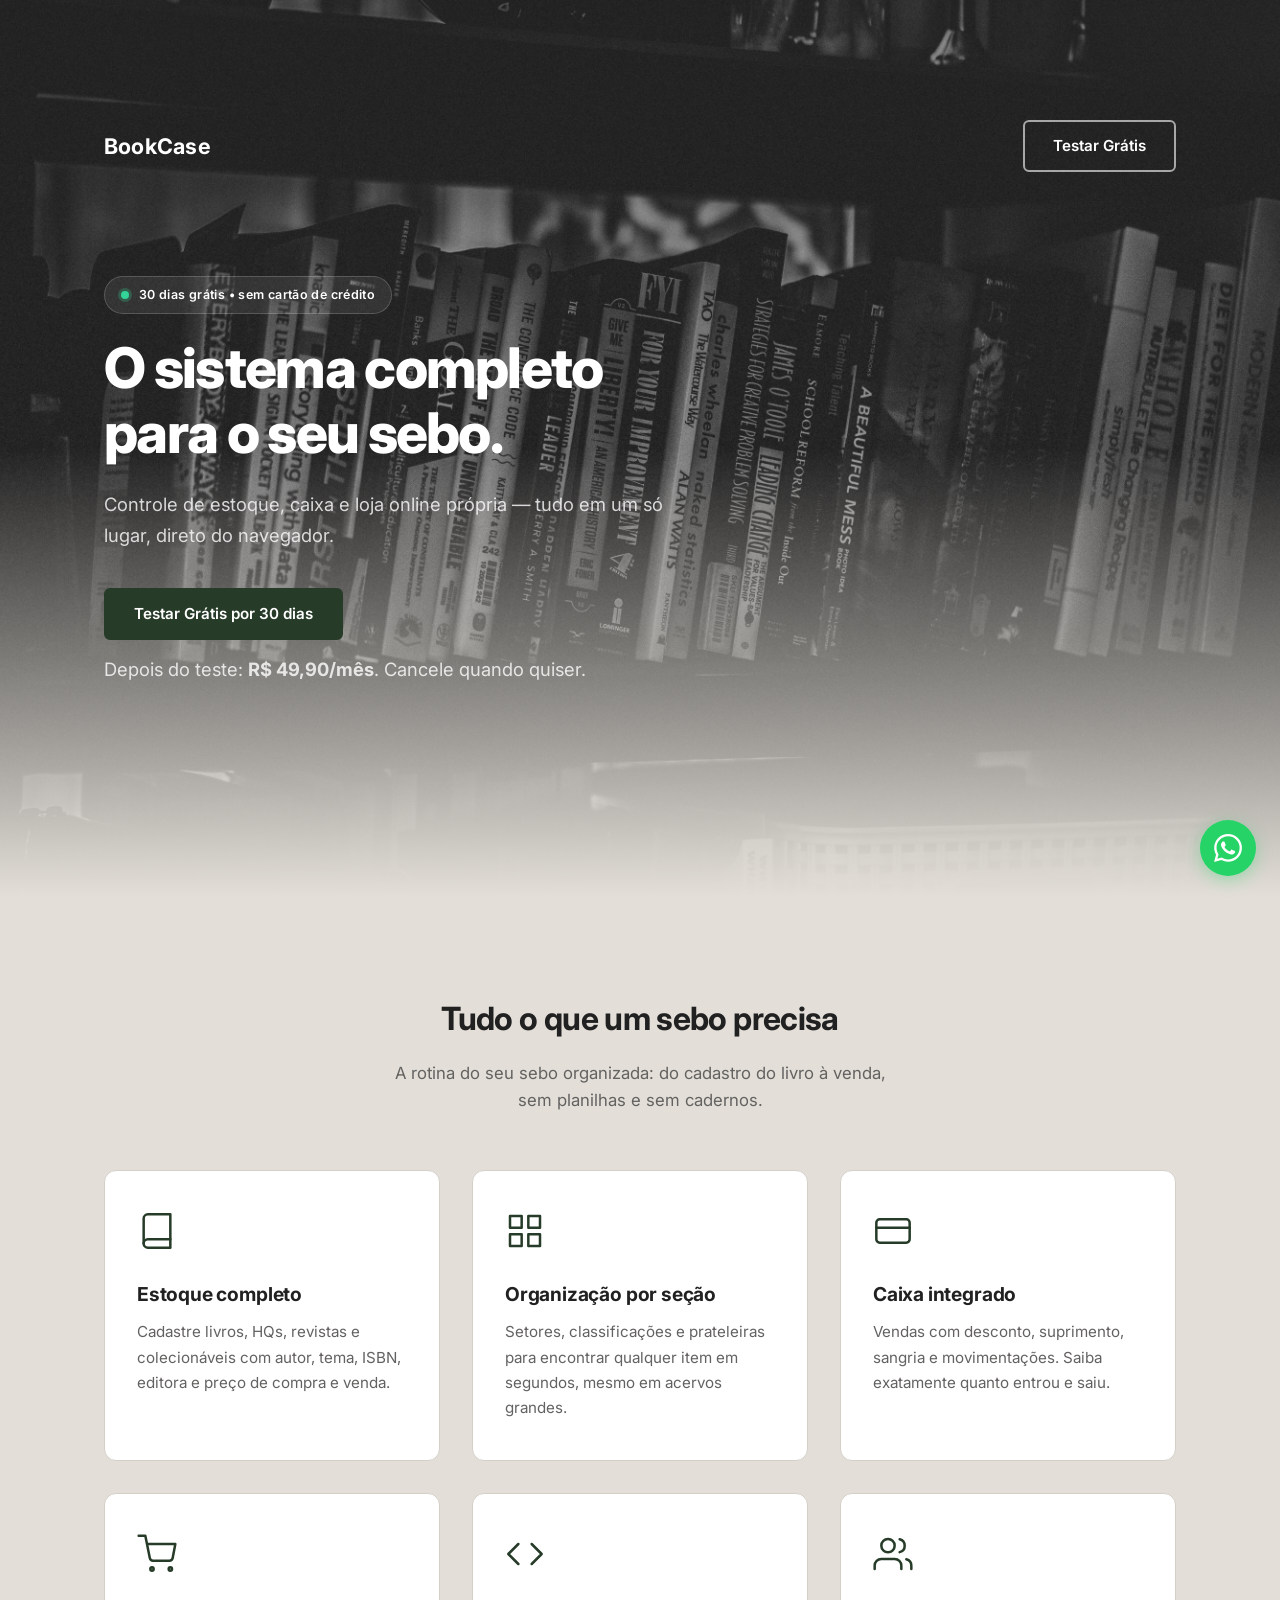
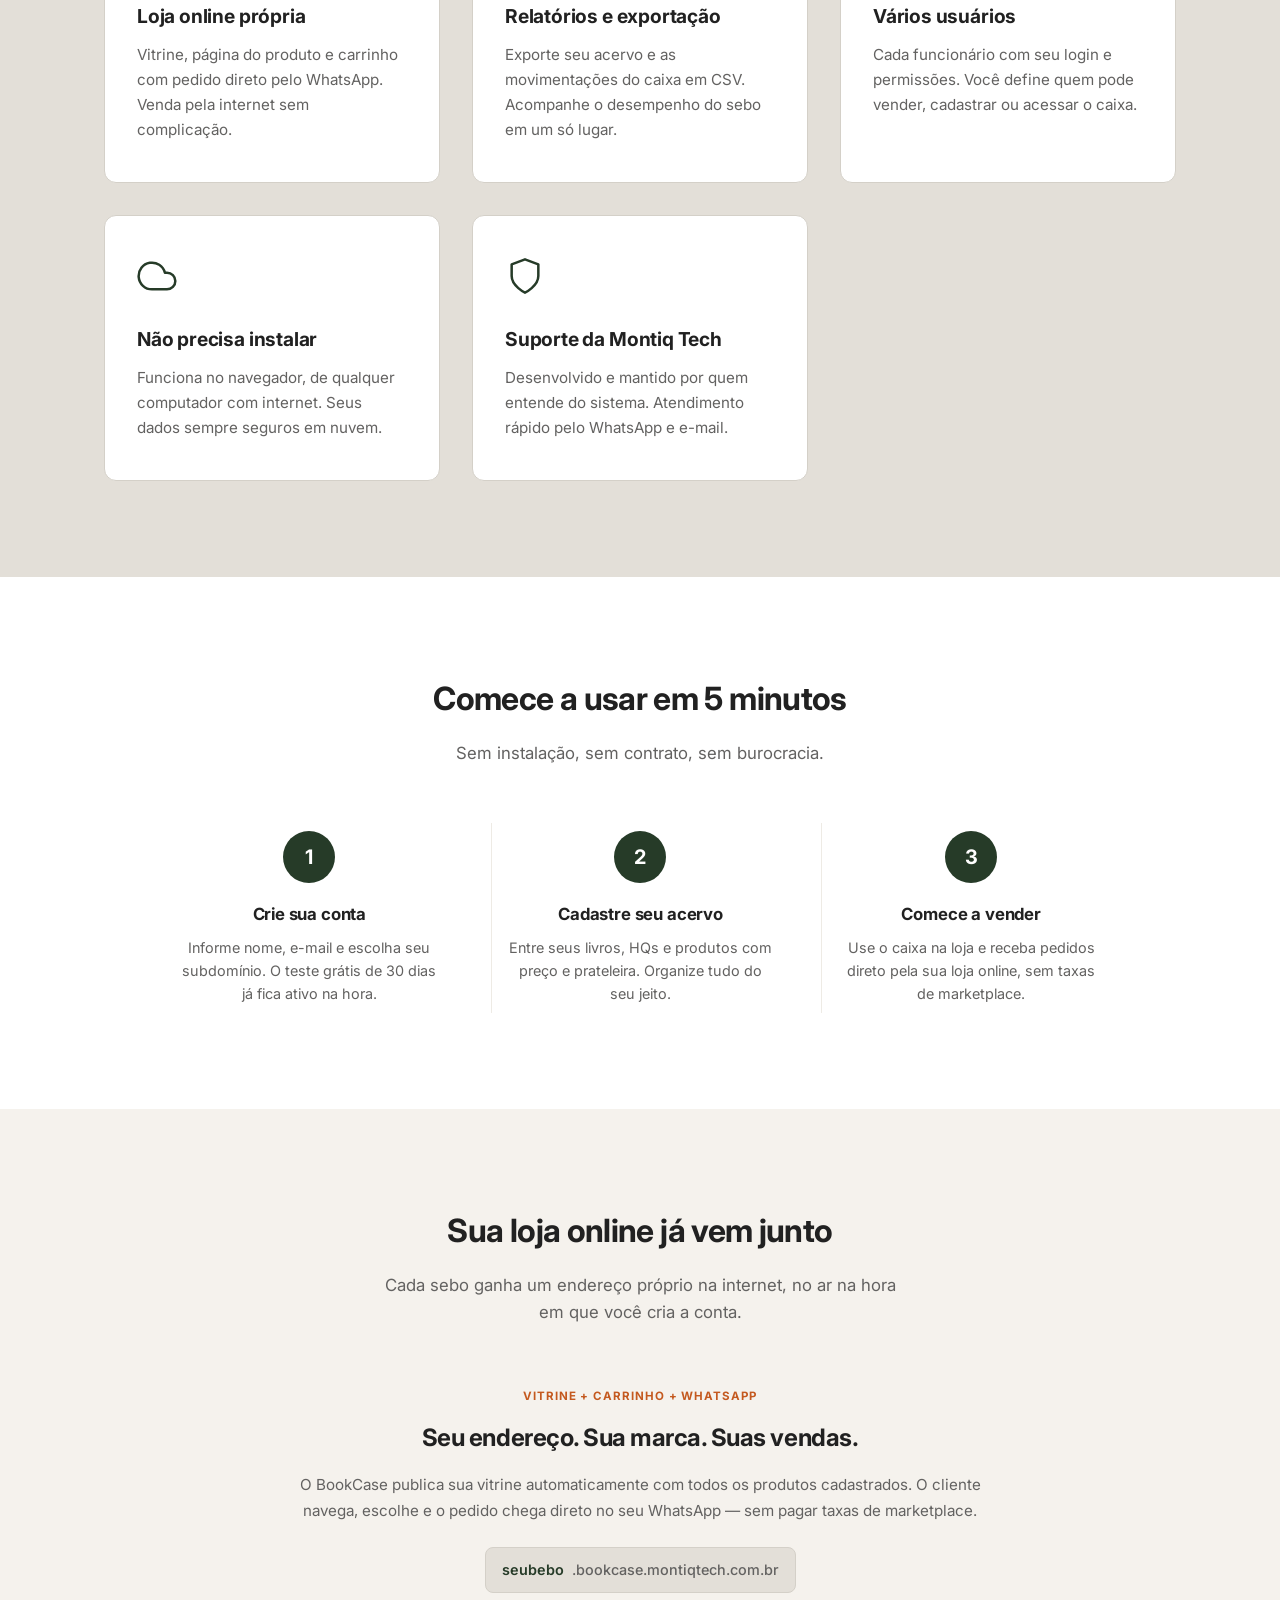
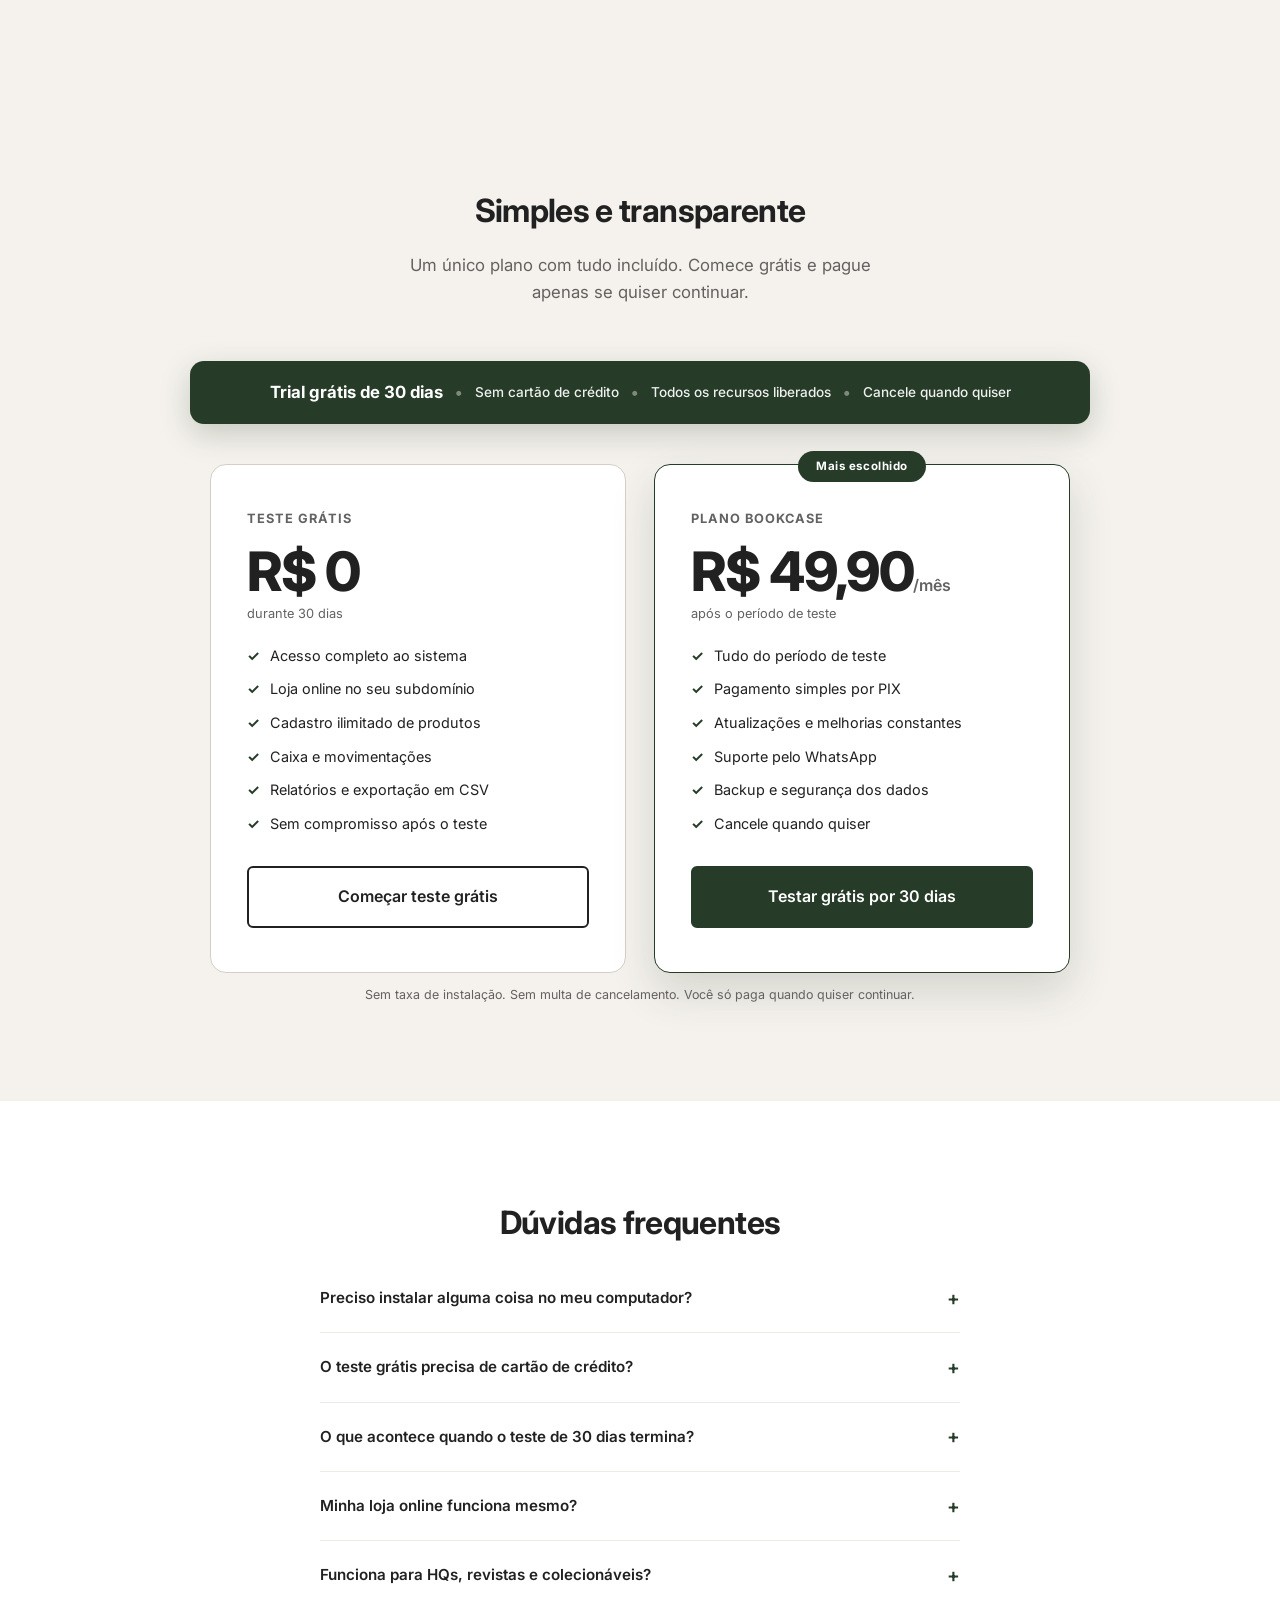
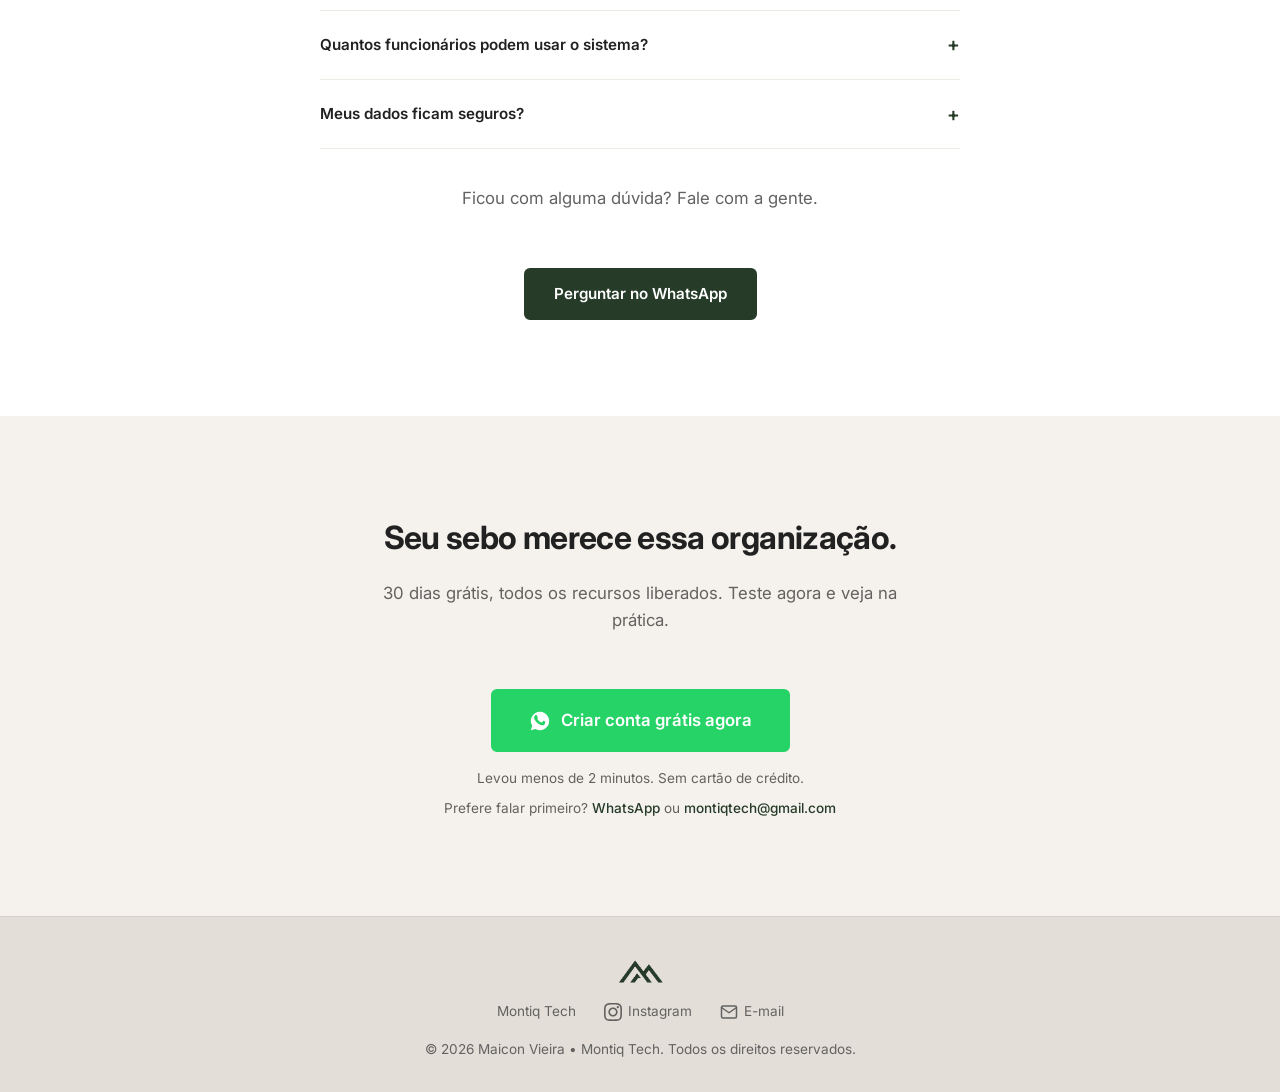
==== bookcase.html @ 38d8de20 "bookcase" ====
<!DOCTYPE html>
<html lang="pt-BR">
<head>
  <meta charset="UTF-8" />
  <meta name="viewport" content="width=device-width, initial-scale=1.0" />
  <meta name="robots" content="index, follow" />
  <title>BookCase • Sistema de Gestão para Sebos e Livrarias | Montiq Tech</title>
  <meta name="description" content="Sistema completo para sebos e livrarias: controle de estoque, caixa e loja online própria. Teste grátis por 30 dias — depois apenas R$ 49,90/mês." />
  <meta property="og:title" content="BookCase • Sistema para Sebos e Livrarias" />
  <meta property="og:description" content="Estoque, caixa e loja online em um só lugar. Teste grátis por 30 dias, sem cartão de crédito." />
  <meta property="og:url" content="https://montiq.tech/bookcase.html" />
  <meta property="og:type" content="website" />
  <meta name="twitter:card" content="summary_large_image" />
  <link rel="preconnect" href="https://fonts.googleapis.com" />
  <link rel="shortcut icon" href="src/media/icon.ico" type="image/x-icon">
  <link rel="preconnect" href="https://fonts.gstatic.com" crossorigin />
  <link href="https://fonts.googleapis.com/css2?family=Inter:wght@400;500;600;700;800&display=swap" rel="stylesheet" />
  <link rel="stylesheet" href="styles.css" />

  <style>
    /* ============================================
       BookCase — Montiq Tech Landing (estende styles.css)
       ============================================ */

    .hero-bookcase .hero-text {
      max-width: 620px;
      padding-bottom: 80px;
    }

    .hero-badge {
      display: inline-flex;
      align-items: center;
      gap: 10px;
      background: rgba(255, 255, 255, 0.08);
      border: 1px solid rgba(255, 255, 255, 0.18);
      color: #fff;
      font-size: 0.78rem;
      font-weight: 600;
      padding: 8px 16px;
      border-radius: 100px;
      margin-bottom: 22px;
      letter-spacing: 0.03em;
    }

    .hero-badge .badge-dot {
      width: 8px;
      height: 8px;
      border-radius: 50%;
      background: #34d399;
      box-shadow: 0 0 0 3px rgba(52, 211, 153, 0.25);
    }

    .hero-cta-line {
      margin-top: 14px;
      font-size: 0.85rem;
      color: rgba(255, 255, 255, 0.6);
    }

    .bc-tag {
      display: inline-block;
      font-size: 0.72rem;
      font-weight: 700;
      letter-spacing: 0.08em;
      text-transform: uppercase;
      color: var(--accent);
      margin-bottom: 10px;
    }

    /* --- Como funciona (passos) --- */
    .passos {
      background: #fff;
    }

    .passos-grid {
      display: grid;
      grid-template-columns: repeat(3, 1fr);
      gap: 32px;
      max-width: 960px;
      margin: 0 auto;
    }

    .passo {
      text-align: center;
      padding: 8px 16px;
    }

    .passo-num {
      width: 52px;
      height: 52px;
      margin: 0 auto 18px;
      border-radius: 50%;
      background: var(--primary);
      color: #fff;
      font-size: 1.25rem;
      font-weight: 700;
      display: flex;
      align-items: center;
      justify-content: center;
    }

    .passo h3 {
      font-size: 1.05rem;
      font-weight: 700;
      color: var(--dark);
      margin-bottom: 8px;
      letter-spacing: -0.01em;
    }

    .passo p {
      font-size: 0.9rem;
      color: var(--gray);
      line-height: 1.6;
    }

    .passo + .passo {
      border-left: 1px solid #eeebe5;
    }

    /* --- Loja online / subdomínio --- */
    .loja {
      background: #f5f2ed;
    }

    .loja-centro {
      max-width: 720px;
      margin: 0 auto;
      text-align: center;
    }

    .loja-centro .bc-tag {
      margin-bottom: 14px;
    }

    .loja-centro h3 {
      font-size: 1.5rem;
      font-weight: 700;
      color: var(--dark);
      margin-bottom: 14px;
      letter-spacing: -0.02em;
    }

    .loja-centro p {
      font-size: 0.95rem;
      color: var(--gray);
      line-height: 1.7;
      margin-bottom: 24px;
    }

    .subdominio-exemplo {
      display: inline-flex;
      align-items: center;
      gap: 8px;
      background: var(--light);
      border: 1px solid #d4d0c8;
      border-radius: 8px;
      padding: 10px 16px;
      font-size: 0.9rem;
      font-weight: 600;
      color: var(--dark);
      width: fit-content;
    }

    .subdominio-exemplo .sub-prefixo {
      color: var(--primary);
    }

    .subdominio-exemplo .sub-sufixo {
      color: var(--gray);
      font-weight: 500;
    }

    /* --- Planos --- */
    .planos {
      background: #f5f2ed;
    }

    .trial-banner {
      display: flex;
      align-items: center;
      justify-content: center;
      gap: 12px;
      flex-wrap: wrap;
      background: var(--primary);
      color: #fff;
      border-radius: 14px;
      padding: 18px 28px;
      max-width: 900px;
      margin: 0 auto 40px;
      text-align: center;
      box-shadow: 0 10px 30px rgba(38, 59, 40, 0.22);
    }

    .trial-banner strong {
      font-size: 1.05rem;
    }

    .trial-banner .trial-item {
      display: inline-flex;
      align-items: center;
      gap: 6px;
      font-size: 0.85rem;
      font-weight: 500;
      opacity: 0.92;
    }

    .trial-sep {
      opacity: 0.4;
      font-weight: 700;
    }

    .plano-grid {
      display: grid;
      grid-template-columns: 1fr 1fr;
      gap: 28px;
      max-width: 860px;
      margin: 0 auto;
    }

    .plano-card {
      background: #fff;
      border: 1px solid #d4d0c8;
      border-radius: 16px;
      padding: 44px 36px;
      display: flex;
      flex-direction: column;
      position: relative;
    }

    .plano-card.destaque {
      border-color: var(--primary);
      box-shadow: 0 18px 44px rgba(38, 59, 40, 0.16);
    }

    .plano-ribbon {
      position: absolute;
      top: -14px;
      left: 50%;
      transform: translateX(-50%);
      background: var(--primary);
      color: #fff;
      font-size: 0.72rem;
      font-weight: 700;
      padding: 6px 18px;
      border-radius: 100px;
      letter-spacing: 0.05em;
      white-space: nowrap;
    }

    .plano-nome {
      font-size: 0.8rem;
      font-weight: 700;
      letter-spacing: 0.08em;
      text-transform: uppercase;
      color: var(--gray);
    }

    .plano-valor {
      font-size: 3.4rem;
      font-weight: 800;
      color: var(--dark);
      letter-spacing: -0.03em;
      line-height: 1;
      margin: 14px 0 6px;
    }

    .plano-valor small {
      font-size: 1rem;
      font-weight: 600;
      color: var(--gray);
      letter-spacing: 0;
    }

    .plano-periodo {
      font-size: 0.8rem;
      color: var(--gray);
      margin-bottom: 20px;
    }

    .plano-lista {
      list-style: none;
      display: grid;
      gap: 12px;
      margin-bottom: 32px;
      flex: 1;
    }

    .plano-lista li {
      display: flex;
      gap: 10px;
      font-size: 0.9rem;
      color: var(--dark);
      align-items: flex-start;
      line-height: 1.5;
    }

    .plano-lista .check {
      color: var(--primary);
      font-weight: 700;
      flex-shrink: 0;
    }

    .plano-aviso {
      font-size: 0.78rem;
      color: var(--gray);
      margin-top: 12px;
      text-align: center;
    }

    .btn-grande {
      width: 100%;
      padding: 16px 28px;
      font-size: 1rem;
    }

    /* --- FAQ --- */
    .faq {
      background: #fff;
    }

    .faq-cta {
      text-align: center;
      margin-top: 36px;
    }

    /* --- Contato --- */
    .contato {
      background: #f5f2ed;
    }

    @media (max-width: 980px) {
      .passos-grid {
        grid-template-columns: 1fr;
      }

      .passo + .passo {
        border-left: none;
        border-top: 1px solid #eeebe5;
        padding-top: 32px;
      }

      .loja-centro {
        padding: 0;
      }

      .plano-grid {
        grid-template-columns: 1fr;
      }

      .trial-banner {
        flex-direction: column;
        gap: 8px;
      }

      .trial-sep {
        display: none;
      }
    }
  </style>

  <!-- Google tag (gtag.js) -->
  <script async src="https://www.googletagmanager.com/gtag/js?id=G-8P91CJ4GYY"></script>
  <script>
    window.dataLayer = window.dataLayer || [];
    function gtag(){dataLayer.push(arguments);}
    gtag('js', new Date());
    gtag('config', 'G-8P91CJ4GYY');
  </script>
  <script defer>
    const observer = new IntersectionObserver(entries => {
      entries.forEach(e => { if (e.isIntersecting) e.target.classList.add('visible') })
    }, { threshold: 0.15 })
    document.addEventListener('DOMContentLoaded', () => {
      document.querySelectorAll('.fade-up').forEach(el => observer.observe(el))
    })
  </script>
</head>
<body>

  <!-- WHATSAPP FLOATING -->
  <a href="https://wa.me/5543996045936?text=Ol%C3%A1!%20Gostaria%20de%20testar%20o%20BookCase%20gratuitamente%20no%20meu%20sebo." target="_blank" class="whatsapp-float" aria-label="Fale conosco pelo WhatsApp">
    <svg width="28" height="28" viewBox="0 0 24 24" fill="#fff"><path d="M17.472 14.382c-.297-.149-1.758-.867-2.03-.967-.273-.099-.471-.148-.67.15-.197.297-.767.966-.94 1.164-.173.199-.347.223-.644.075-.297-.15-1.255-.463-2.39-1.475-.883-.788-1.48-1.761-1.653-2.059-.173-.297-.018-.458.13-.606.134-.133.298-.347.446-.52.149-.174.198-.298.298-.497.099-.198.05-.371-.025-.52-.075-.149-.669-1.612-.916-2.207-.242-.579-.487-.5-.669-.51-.173-.008-.371-.01-.57-.01-.198 0-.52.074-.792.372-.272.297-1.04 1.016-1.04 2.479 0 1.462 1.065 2.875 1.213 3.074.149.198 2.096 3.2 5.077 4.487.709.306 1.262.489 1.694.625.712.227 1.36.195 1.871.118.571-.085 1.758-.719 2.006-1.413.248-.694.248-1.289.173-1.413-.074-.124-.272-.198-.57-.347m-5.421 7.403h-.004a9.87 9.87 0 01-5.031-1.378l-.361-.214-3.741.982.998-3.648-.235-.374a9.86 9.86 0 01-1.51-5.26c.001-5.45 4.436-9.884 9.888-9.884 2.64 0 5.122 1.03 6.988 2.898a9.825 9.825 0 012.893 6.994c-.003 5.45-4.437 9.884-9.885 9.884m8.413-18.297A11.815 11.815 0 0012.05 0C5.495 0 .16 5.335.157 11.892c0 2.096.547 4.142 1.588 5.945L.057 24l6.305-1.654a11.882 11.882 0 005.683 1.448h.005c6.554 0 11.89-5.335 11.893-11.893a11.821 11.821 0 00-3.48-8.413z"/></svg>
  </a>

  <!-- HERO -->
  <section class="hero hero-bookcase">
    <div class="hero-bg" style="background-image: url('src/media/p1.jpg');"></div>
    <div class="hero-overlay"></div>
    <div class="container hero-content">
      <nav class="navbar">
        <span class="logo">BookCase</span>
        <a href="https://bookcase.montiqtech.com.br/" class="btn btn-outline" onclick="gtag('event','bookcase_testar_hero')">Testar Grátis</a>
      </nav>
      <div class="hero-text">
        <span class="hero-badge"><span class="badge-dot"></span> 30 dias grátis • sem cartão de crédito</span>
        <h1>O sistema completo para o seu sebo.</h1>
        <p>Controle de estoque, caixa e loja online própria — tudo em um só lugar, direto do navegador.</p>
        <a href="https://bookcase.montiqtech.com.br/" class="btn btn-primary" onclick="gtag('event','bookcase_testar_hero')">Testar Grátis por 30 dias</a>
        <p class="hero-cta-line">Depois do teste: <strong>R$ 49,90/mês</strong>. Cancele quando quiser.</p>
      </div>
    </div>
  </section>

  <!-- FUNCIONALIDADES -->
  <section class="servicos" id="funcionalidades">
    <div class="container">
      <h2 class="section-title fade-up">Tudo o que um sebo precisa</h2>
      <p class="section-sub fade-up">A rotina do seu sebo organizada: do cadastro do livro à venda, sem planilhas e sem cadernos.</p>
      <div class="cards">
        <div class="card fade-up">
          <div class="card-icon">
            <svg width="40" height="40" viewBox="0 0 24 24" fill="none" stroke="currentColor" stroke-width="1.5" stroke-linecap="round" stroke-linejoin="round"><path d="M4 19.5A2.5 2.5 0 0 1 6.5 17H20"/><path d="M6.5 2H20v20H6.5A2.5 2.5 0 0 1 4 19.5v-15A2.5 2.5 0 0 1 6.5 2z"/></svg>
          </div>
          <h3>Estoque completo</h3>
          <p>Cadastre livros, HQs, revistas e colecionáveis com autor, tema, ISBN, editora e preço de compra e venda.</p>
        </div>
        <div class="card fade-up">
          <div class="card-icon">
            <svg width="40" height="40" viewBox="0 0 24 24" fill="none" stroke="currentColor" stroke-width="1.5" stroke-linecap="round" stroke-linejoin="round"><rect x="3" y="3" width="7" height="7"/><rect x="14" y="3" width="7" height="7"/><rect x="14" y="14" width="7" height="7"/><rect x="3" y="14" width="7" height="7"/></svg>
          </div>
          <h3>Organização por seção</h3>
          <p>Setores, classificações e prateleiras para encontrar qualquer item em segundos, mesmo em acervos grandes.</p>
        </div>
        <div class="card fade-up">
          <div class="card-icon">
            <svg width="40" height="40" viewBox="0 0 24 24" fill="none" stroke="currentColor" stroke-width="1.5" stroke-linecap="round" stroke-linejoin="round"><rect x="2" y="5" width="20" height="14" rx="2"/><line x1="2" y1="10" x2="22" y2="10"/></svg>
          </div>
          <h3>Caixa integrado</h3>
          <p>Vendas com desconto, suprimento, sangria e movimentações. Saiba exatamente quanto entrou e saiu.</p>
        </div>
        <div class="card fade-up">
          <div class="card-icon">
            <svg width="40" height="40" viewBox="0 0 24 24" fill="none" stroke="currentColor" stroke-width="1.5" stroke-linecap="round" stroke-linejoin="round"><circle cx="9" cy="21" r="1"/><circle cx="20" cy="21" r="1"/><path d="M1 1h4l2.68 13.39a2 2 0 0 0 2 1.61h9.72a2 2 0 0 0 2-1.61L23 6H6"/></svg>
          </div>
          <h3>Loja online própria</h3>
          <p>Vitrine, página do produto e carrinho com pedido direto pelo WhatsApp. Venda pela internet sem complicação.</p>
        </div>
        <div class="card fade-up">
          <div class="card-icon">
            <svg width="40" height="40" viewBox="0 0 24 24" fill="none" stroke="currentColor" stroke-width="1.5" stroke-linecap="round" stroke-linejoin="round"><polyline points="16 18 22 12 16 6"/><polyline points="8 6 2 12 8 18"/></svg>
          </div>
          <h3>Relatórios e exportação</h3>
          <p>Exporte seu acervo e as movimentações do caixa em CSV. Acompanhe o desempenho do sebo em um só lugar.</p>
        </div>
        <div class="card fade-up">
          <div class="card-icon">
            <svg width="40" height="40" viewBox="0 0 24 24" fill="none" stroke="currentColor" stroke-width="1.5" stroke-linecap="round" stroke-linejoin="round"><path d="M17 21v-2a4 4 0 0 0-4-4H5a4 4 0 0 0-4 4v2"/><circle cx="9" cy="7" r="4"/><path d="M23 21v-2a4 4 0 0 0-3-3.87"/><path d="M16 3.13a4 4 0 0 1 0 7.75"/></svg>
          </div>
          <h3>Vários usuários</h3>
          <p>Cada funcionário com seu login e permissões. Você define quem pode vender, cadastrar ou acessar o caixa.</p>
        </div>
        <div class="card fade-up">
          <div class="card-icon">
            <svg width="40" height="40" viewBox="0 0 24 24" fill="none" stroke="currentColor" stroke-width="1.5" stroke-linecap="round" stroke-linejoin="round"><path d="M18 10h-1.26A8 8 0 1 0 9 20h9a5 5 0 0 0 0-10z"/></svg>
          </div>
          <h3>Não precisa instalar</h3>
          <p>Funciona no navegador, de qualquer computador com internet. Seus dados sempre seguros em nuvem.</p>
        </div>
        <div class="card fade-up">
          <div class="card-icon">
            <svg width="40" height="40" viewBox="0 0 24 24" fill="none" stroke="currentColor" stroke-width="1.5" stroke-linecap="round" stroke-linejoin="round"><path d="M12 22s8-4 8-10V5l-8-3-8 3v7c0 6 8 10 8 10z"/></svg>
          </div>
          <h3>Suporte da Montiq Tech</h3>
          <p>Desenvolvido e mantido por quem entende do sistema. Atendimento rápido pelo WhatsApp e e-mail.</p>
        </div>
      </div>
    </div>
  </section>

  <!-- COMO FUNCIONA -->
  <section class="passos">
    <div class="container">
      <h2 class="section-title fade-up">Comece a usar em 5 minutos</h2>
      <p class="section-sub fade-up">Sem instalação, sem contrato, sem burocracia.</p>
      <div class="passos-grid">
        <div class="passo fade-up">
          <div class="passo-num">1</div>
          <h3>Crie sua conta</h3>
          <p>Informe nome, e-mail e escolha seu subdomínio. O teste grátis de 30 dias já fica ativo na hora.</p>
        </div>
        <div class="passo fade-up">
          <div class="passo-num">2</div>
          <h3>Cadastre seu acervo</h3>
          <p>Entre seus livros, HQs e produtos com preço e prateleira. Organize tudo do seu jeito.</p>
        </div>
        <div class="passo fade-up">
          <div class="passo-num">3</div>
          <h3>Comece a vender</h3>
          <p>Use o caixa na loja e receba pedidos direto pela sua loja online, sem taxas de marketplace.</p>
        </div>
      </div>
    </div>
  </section>

  <!-- LOJA ONLINE -->
  <section class="loja" id="loja">
    <div class="container">
      <h2 class="section-title fade-up">Sua loja online já vem junto</h2>
      <p class="section-sub fade-up">Cada sebo ganha um endereço próprio na internet, no ar na hora em que você cria a conta.</p>
      <div class="loja-content loja-centro fade-up">
        <span class="bc-tag">Vitrine + carrinho + WhatsApp</span>
        <h3>Seu endereço. Sua marca. Suas vendas.</h3>
        <p>O BookCase publica sua vitrine automaticamente com todos os produtos cadastrados. O cliente navega, escolhe e o pedido chega direto no seu WhatsApp — sem pagar taxas de marketplace.</p>
        <span class="subdominio-exemplo"><span class="sub-prefixo">seubebo</span><span class="sub-sufixo">.bookcase.montiqtech.com.br</span></span>
      </div>
    </div>
  </section>

  <!-- PLANOS -->
  <section class="planos" id="planos">
    <div class="container">
      <h2 class="section-title fade-up">Simples e transparente</h2>
      <p class="section-sub fade-up">Um único plano com tudo incluído. Comece grátis e pague apenas se quiser continuar.</p>

      <div class="trial-banner fade-up">
        <strong>Trial grátis de 30 dias</strong>
        <span class="trial-sep">•</span>
        <span class="trial-item">Sem cartão de crédito</span>
        <span class="trial-sep">•</span>
        <span class="trial-item">Todos os recursos liberados</span>
        <span class="trial-sep">•</span>
        <span class="trial-item">Cancele quando quiser</span>
      </div>

      <div class="plano-grid">
        <div class="plano-card fade-up">
          <span class="plano-nome">Teste Grátis</span>
          <div class="plano-valor">R$ 0</div>
          <div class="plano-periodo">durante 30 dias</div>
          <ul class="plano-lista">
            <li><span class="check">✓</span> Acesso completo ao sistema</li>
            <li><span class="check">✓</span> Loja online no seu subdomínio</li>
            <li><span class="check">✓</span> Cadastro ilimitado de produtos</li>
            <li><span class="check">✓</span> Caixa e movimentações</li>
            <li><span class="check">✓</span> Relatórios e exportação em CSV</li>
            <li><span class="check">✓</span> Sem compromisso após o teste</li>
          </ul>
          <a href="https://bookcase.montiqtech.com.br/cadastro" class="btn btn-outline btn-grande" onclick="gtag('event','bookcase_testar_plano0')">Começar teste grátis</a>
        </div>

        <div class="plano-card destaque fade-up">
          <span class="plano-ribbon">Mais escolhido</span>
          <span class="plano-nome">Plano BookCase</span>
          <div class="plano-valor">R$ 49,90<small>/mês</small></div>
          <div class="plano-periodo">após o período de teste</div>
          <ul class="plano-lista">
            <li><span class="check">✓</span> Tudo do período de teste</li>
            <li><span class="check">✓</span> Pagamento simples por PIX</li>
            <li><span class="check">✓</span> Atualizações e melhorias constantes</li>
            <li><span class="check">✓</span> Suporte pelo WhatsApp</li>
            <li><span class="check">✓</span> Backup e segurança dos dados</li>
            <li><span class="check">✓</span> Cancele quando quiser</li>
          </ul>
          <a href="https://bookcase.montiqtech.com.br/cadastro" class="btn btn-primary btn-grande" onclick="gtag('event','bookcase_testar_plano4990')">Testar grátis por 30 dias</a>
        </div>
      </div>
      <p class="plano-aviso fade-up">Sem taxa de instalação. Sem multa de cancelamento. Você só paga quando quiser continuar.</p>
    </div>
  </section>

  <!-- FAQ -->
  <section class="faq" id="faq">
    <div class="container">
      <h2 class="section-title fade-up">Dúvidas frequentes</h2>
      <div class="faq-lista fade-up">
        <details class="faq-item">
          <summary>Preciso instalar alguma coisa no meu computador?</summary>
          <p>Não. O BookCase funciona direto no navegador, de qualquer computador com internet. Você acessa pelo seu endereço: <strong>seubebo.bookcase.montiqtech.com.br</strong>.</p>
        </details>
        <details class="faq-item">
          <summary>O teste grátis precisa de cartão de crédito?</summary>
          <p>Não. Você cria a conta com nome, e-mail e um login — e os 30 dias de teste já ficam ativos na hora, sem nenhum dado de pagamento.</p>
        </details>
        <details class="faq-item">
          <summary>O que acontece quando o teste de 30 dias termina?</summary>
          <p>Você decide: se quiser continuar, paga R$ 49,90/mês via PIX e a assinatura é ativada. Se não quiser, é só não assinar — sem multa, sem cobrança automática.</p>
        </details>
        <details class="faq-item">
          <summary>Minha loja online funciona mesmo?</summary>
          <p>Sim. Assim que você cadastra os produtos, a vitrine fica no ar no seu subdomínio com página de cada livro, carrinho e pedido enviado direto para o seu WhatsApp.</p>
        </details>
        <details class="faq-item">
          <summary>Funciona para HQs, revistas e colecionáveis?</summary>
          <p>Sim. Além de livros, o BookCase cadastra outros produtos como quadrinhos, revistas e colecionáveis, cada um com sua classificação e prateleira.</p>
        </details>
        <details class="faq-item">
          <summary>Quantos funcionários podem usar o sistema?</summary>
          <p>Quantos precisar. Você cria usuários com permissões individuais — por exemplo, quem pode vender no caixa, quem cadastra produtos e quem administra a loja.</p>
        </details>
        <details class="faq-item">
          <summary>Meus dados ficam seguros?</summary>
          <p>Sim. O sistema roda em servidores dedicados com acesso via login, e você pode ativar a recuperação de senha por e-mail. Os dados da sua empresa ficam separados dos demais clientes.</p>
        </details>
      </div>
      <div class="faq-cta fade-up">
        <p class="section-sub">Ficou com alguma dúvida? Fale com a gente.</p>
        <a href="https://wa.me/5543996045936?text=Ol%C3%A1!%20Tenho%20uma%20d%C3%BAvida%20sobre%20o%20BookCase." target="_blank" class="btn btn-primary" onclick="gtag('event','bookcase_faq_whatsapp')">Perguntar no WhatsApp</a>
      </div>
    </div>
  </section>

  <!-- CONTATO / CTA FINAL -->
  <section class="contato" id="contato">
    <div class="container">
      <h2 class="section-title fade-up">Seu sebo merece essa organização.</h2>
      <p class="section-sub fade-up">30 dias grátis, todos os recursos liberados. Teste agora e veja na prática.</p>
      <div class="contato-cta fade-up">
        <a href="https://bookcase.montiqtech.com.br/cadastro" class="btn btn-primary btn-whatsapp" onclick="gtag('event','bookcase_testar_final')">
          <svg width="22" height="22" viewBox="0 0 24 24" fill="currentColor"><path d="M12 2a10 10 0 0 0-8.5 15.2L2 22l4.9-1.4A10 10 0 1 0 12 2zm5 13.6c-.2.6-1.2 1.1-1.7 1.1-.5.1-1 .1-1.7-.1-.4-.1-1-.3-1.7-.6-3-1.3-5-4.3-5.1-4.5-.2-.2-1.2-1.6-1.2-3.1 0-1.5.8-2.2 1-2.5.3-.3.6-.4.8-.4h.6c.2 0 .4-.1.7.5.2.6.8 2 .9 2.1.1.1.1.3 0 .5l-.3.5c-.1.2-.3.4-.1.7.2.3.8 1.4 1.8 2.2 1.2 1.1 2.3 1.5 2.6 1.6.3.1.5.1.7-.1.2-.2.9-1 1.1-1.4.2-.3.5-.3.8-.2l.8.4c.4.2.6.3.7.4.1.3.1.9-.1 1.6z"/></svg>
          Criar conta grátis agora
        </a>
        <p class="contato-obs">Levou menos de 2 minutos. Sem cartão de crédito.</p>
        <p class="contato-email">Prefere falar primeiro? <a href="https://wa.me/5543996045936?text=Ol%C3%A1!%20Gostaria%20de%20saber%20mais%20sobre%20o%20BookCase." target="_blank">WhatsApp</a> ou <a href="mailto:montiqtech@gmail.com">montiqtech@gmail.com</a></p>
      </div>
    </div>
  </section>

  <!-- FOOTER -->
  <footer class="footer">
    <div class="container">
      <img src="src/media/icon.png" alt="Montiq Tech" class="footer-logo" />
      <div class="footer-links">
        <a href="https://montiqtech.com.br" aria-label="Site da Montiq Tech">Montiq Tech</a>
        <a href="https://www.instagram.com/montiqtech" target="_blank" aria-label="Instagram">
          <svg width="18" height="18" viewBox="0 0 24 24" fill="currentColor"><path d="M12 2.163c3.204 0 3.584.012 4.85.07 3.252.148 4.771 1.691 4.919 4.919.058 1.265.069 1.645.069 4.849 0 3.205-.012 3.584-.069 4.849-.149 3.225-1.664 4.771-4.919 4.919-1.266.058-1.644.07-4.85.07-3.204 0-3.584-.012-4.849-.07-3.26-.149-4.771-1.699-4.919-4.92-.058-1.265-.07-1.644-.07-4.849 0-3.204.013-3.583.07-4.849.149-3.227 1.664-4.771 4.919-4.919 1.266-.057 1.645-.069 4.849-.069zm0-2.163c-3.259 0-3.667.014-4.947.072-4.358.2-6.78 2.618-6.98 6.98-.059 1.281-.073 1.689-.073 4.948 0 3.259.014 3.668.072 4.948.2 4.358 2.618 6.78 6.98 6.98 1.281.058 1.689.072 4.948.072 3.259 0 3.668-.014 4.948-.072 4.354-.2 6.782-2.618 6.979-6.98.059-1.28.073-1.689.073-4.948 0-3.259-.014-3.667-.072-4.947-.196-4.354-2.617-6.78-6.979-6.98-1.281-.059-1.69-.073-4.949-.073zm0 5.838c-3.403 0-6.162 2.759-6.162 6.162s2.759 6.163 6.162 6.163 6.162-2.759 6.162-6.163c0-3.403-2.759-6.162-6.162-6.162zm0 10.162c-2.209 0-4-1.79-4-4 0-2.209 1.791-4 4-4s4 1.791 4 4c0 2.21-1.791 4-4 4zm6.406-11.845c-.796 0-1.441.645-1.441 1.44s.645 1.44 1.441 1.44c.795 0 1.439-.645 1.439-1.44s-.644-1.44-1.439-1.44z"/></svg>
          Instagram
        </a>
        <a href="mailto:montiqtech@gmail.com" aria-label="E-mail">
          <svg width="18" height="18" viewBox="0 0 24 24" fill="none" stroke="currentColor" stroke-width="2" stroke-linecap="round" stroke-linejoin="round"><path d="M4 4h16c1.1 0 2 .9 2 2v12c0 1.1-.9 2-2 2H4c-1.1 0-2-.9-2-2V6c0-1.1.9-2 2-2z"/><polyline points="22,6 12,13 2,6"/></svg>
          E-mail
        </a>
      </div>
      <p>&copy; 2026 Maicon Vieira &bull; Montiq Tech. Todos os direitos reservados.</p>
    </div>
  </footer>

</body>
</html>
---- styles.css ----
/* ============================================
   Montiq Tech — Minimalist Landing Page
   ============================================ */

/* --- Reset & Base --- */
*,
*::before,
*::after {
  margin: 0;
  padding: 0;
  box-sizing: border-box;
}

:root {
  --primary: #263B28;
  --dark: #212121;
  --gray: #636261;
  --light: #E3DFD8;
  --accent: #C4591F;
}

html {
  scroll-behavior: smooth;
  font-size: 16px;
}

body {
  font-family: 'Inter', -apple-system, BlinkMacSystemFont, 'Segoe UI', Roboto, sans-serif;
  color: var(--dark);
  background: var(--light);
  line-height: 1.6;
  -webkit-font-smoothing: antialiased;
}

/* --- Scroll Fade --- */
.fade-up {
  opacity: 0;
  transform: translateY(24px);
  transition: opacity 0.6s ease, transform 0.6s ease;
}

.fade-up.visible {
  opacity: 1;
  transform: translateY(0);
}

img {
  max-width: 100%;
  display: block;
}

a {
  text-decoration: none;
  color: inherit;
}

.container {
  width: 100%;
  max-width: 1120px;
  margin: 0 auto;
  padding: 0 24px;
}

/* --- Navbar --- */
.navbar {
  display: flex;
  justify-content: space-between;
  align-items: center;
  padding: 24px 0;
}

.logo {
  font-size: 1.35rem;
  font-weight: 700;
  letter-spacing: 0.01em;
  color: #fff;
}

.hero .btn-outline {
  color: #fff;
  border-color: rgba(255, 255, 255, 0.6);
}

.hero .btn-outline:hover {
  background: #fff;
  color: var(--dark);
  border-color: #fff;
}

/* --- Buttons --- */
.btn {
  display: inline-block;
  font-family: 'Inter', sans-serif;
  font-size: 0.95rem;
  font-weight: 600;
  padding: 12px 28px;
  border-radius: 6px;
  cursor: pointer;
  transition: all 0.25s ease;
  border: 2px solid transparent;
  text-align: center;
}

.btn-primary {
  background: var(--primary);
  color: #fff;
  border-color: var(--primary);
}

.btn-primary:hover {
  background: #1d2e20;
  border-color: #1d2e20;
}

.btn-outline {
  background: transparent;
  color: var(--dark);
  border-color: var(--dark);
}

.btn-outline:hover {
  background: var(--dark);
  color: #fff;
}

/* --- Hero --- */
.hero {
  position: relative;
  min-height: 90vh;
  display: flex;
  align-items: center;
  overflow: hidden;
  background: var(--dark);
}

.hero-bg {
  position: absolute;
  inset: 0;
  z-index: 0;
  background:
    url('src/media/hero-bg.jpg')
    center center / cover no-repeat;
  pointer-events: none;
}

.hero-overlay {
  position: absolute;
  inset: 0;
  z-index: 1;
  background: linear-gradient(
    to bottom,
    rgba(33, 33, 33, 0.5) 0%,
    rgba(33, 33, 33, 0.2) 50%,
    #E3DFD8 100%
  );
  pointer-events: none;
}

.hero-content {
  position: relative;
  z-index: 1;
  width: 100%;
}

.hero-text {
  max-width: 720px;
  padding: 80px 0 120px;
}

.hero-text h1 {
  font-size: 3.5rem;
  font-weight: 800;
  line-height: 1.15;
  letter-spacing: -0.03em;
  color: #fff;
  margin-bottom: 24px;
}

.hero-text p {
  font-size: 1.15rem;
  color: rgba(255, 255, 255, 0.8);
  max-width: 580px;
  margin-bottom: 36px;
  line-height: 1.7;
}

/* --- Sections --- */
section {
  padding: 96px 0;
}

.section-title {
  font-size: 2rem;
  font-weight: 700;
  letter-spacing: -0.02em;
  color: var(--dark);
  margin-bottom: 16px;
  text-align: center;
}

.section-sub {
  text-align: center;
  color: var(--gray);
  font-size: 1.05rem;
  max-width: 520px;
  margin: 0 auto 56px;
}

/* --- Services Cards --- */
.cards {
  display: grid;
  grid-template-columns: repeat(3, 1fr);
  gap: 32px;
}

.card {
  background: #fff;
  border-radius: 12px;
  padding: 40px 32px;
  transition: all 0.3s ease;
  border: 1px solid #d4d0c8;
}

.card:hover {
  transform: translateY(-4px);
  box-shadow: 0 12px 32px rgba(0, 0, 0, 0.04);
  border-color: #c9c4b9;
}

.card-icon {
  color: var(--primary);
  margin-bottom: 20px;
}

.card h3 {
  font-size: 1.2rem;
  font-weight: 700;
  color: var(--dark);
  margin-bottom: 10px;
  letter-spacing: -0.01em;
}

.card p {
  color: var(--gray);
  font-size: 0.95rem;
  line-height: 1.65;
}

/* --- Simulador de Orçamento --- */
.simulador {
  background: #f5f2ed;
}

.sim-tipos {
  display: grid;
  grid-template-columns: repeat(3, 1fr);
  gap: 16px;
  max-width: 640px;
  margin: 0 auto 32px;
}

.sim-btn {
  display: flex;
  flex-direction: column;
  align-items: center;
  gap: 6px;
  padding: 24px 16px;
  background: #fff;
  border: 1px solid #d4d0c8;
  border-radius: 10px;
  cursor: pointer;
  font-family: 'Inter', sans-serif;
  transition: all 0.25s ease;
  color: var(--dark);
}

.sim-btn:hover { border-color: var(--primary); }

.sim-btn.active {
  border-color: var(--primary);
  background: var(--primary);
  color: #fff;
}

.sim-btn span { font-size: 0.9rem; font-weight: 600; }
.sim-btn small { font-size: 0.75rem; opacity: 0.55; }
.sim-btn.active small { opacity: 0.8; }

.sim-painel {
  max-width: 520px;
  margin: 0 auto;
}

.sim-config {
  background: #fff;
  border: 1px solid #d4d0c8;
  border-radius: 12px;
  padding: 32px;
}

.sim-linha label {
  display: block;
  font-size: 0.9rem;
  font-weight: 600;
  color: var(--dark);
  margin-bottom: 14px;
}

.sim-range {
  -webkit-appearance: none;
  appearance: none;
  width: 100%;
  height: 6px;
  border-radius: 3px;
  background: #e3dfd8;
  outline: none;
  cursor: pointer;
}

.sim-range::-webkit-slider-thumb {
  -webkit-appearance: none;
  appearance: none;
  width: 20px;
  height: 20px;
  border-radius: 50%;
  background: var(--primary);
  border: 2px solid #fff;
  box-shadow: 0 1px 4px rgba(0,0,0,0.15);
  cursor: pointer;
  transition: transform 0.15s;
}

.sim-range::-webkit-slider-thumb:hover { transform: scale(1.15); }

.sim-range::-moz-range-thumb {
  width: 20px;
  height: 20px;
  border-radius: 50%;
  background: var(--primary);
  border: 2px solid #fff;
  box-shadow: 0 1px 4px rgba(0,0,0,0.15);
  cursor: pointer;
}

.sim-range-rotulos {
  display: flex;
  justify-content: space-between;
  font-size: 0.75rem;
  color: var(--gray);
  margin-top: 6px;
}

.sim-checks { margin-top: 8px; }

.sim-check {
  display: flex;
  align-items: center;
  gap: 10px;
  padding: 14px 0;
  font-size: 0.9rem;
  color: var(--dark);
  cursor: pointer;
  border-bottom: 1px solid #eeebe5;
}

.sim-check:last-child { border-bottom: none; }

.sim-check input {
  width: 18px;
  height: 18px;
  accent-color: var(--primary);
}

.sim-check-preco {
  margin-left: auto;
  color: var(--gray);
  font-size: 0.85rem;
}

.sim-footer {
  display: flex;
  align-items: center;
  justify-content: space-between;
  gap: 20px;
  margin-top: 24px;
}

.sim-valor { flex-shrink: 0; }

.sim-preco {
  font-size: 1.8rem;
  font-weight: 800;
  color: var(--primary);
  white-space: nowrap;
}

.sim-footer .btn {
  flex-shrink: 0;
}

/* --- Por que ter um site --- */
.porque {
  background: #fff;
}

.porque-grid {
  display: grid;
  grid-template-columns: 1fr 1fr;
  gap: 40px;
  max-width: 820px;
  margin: 0 auto;
}

.porque-item {
  border-top: 2px solid #e3dfd8;
  padding-top: 20px;
}

.porque-num {
  font-size: 0.75rem;
  font-weight: 700;
  letter-spacing: 0.08em;
  color: var(--accent);
  display: block;
  margin-bottom: 6px;
}

.porque-item h3 {
  font-size: 1.05rem;
  font-weight: 700;
  color: var(--dark);
  margin-bottom: 8px;
}

.porque-item p {
  font-size: 0.9rem;
  color: var(--gray);
  line-height: 1.6;
}

/* --- FAQ --- */
.faq {
  background: #fff;
}

.faq-lista {
  max-width: 640px;
  margin: 0 auto;
}

.faq-item {
  border-bottom: 1px solid #eeebe5;
  padding: 6px 0;
}

.faq-item summary {
  list-style: none;
  display: flex;
  justify-content: space-between;
  align-items: center;
  padding: 16px 0;
  font-size: 0.95rem;
  font-weight: 600;
  color: var(--dark);
  cursor: pointer;
  transition: color 0.2s;
}

.faq-item summary::-webkit-details-marker { display: none; }

.faq-item summary::after {
  content: '+';
  font-size: 1.2rem;
  color: var(--primary);
  transition: transform 0.25s ease;
  line-height: 1;
}

.faq-item[open] summary::after {
  transform: rotate(45deg);
}

.faq-item[open] summary {
  color: var(--primary);
}

.faq-item p {
  padding: 0 0 20px;
  font-size: 0.9rem;
  color: var(--gray);
  line-height: 1.65;
}

/* --- Portfolio --- */
.portfolio {
  background: #f5f2ed;
}

.portfolio-list {
  max-width: 960px;
  margin: 0 auto;
  display: grid;
  gap: 32px;
}

.portfolio-single {
  max-width: 720px;
  margin: 0 auto;
}

.portfolio-featured {
  display: flex;
  align-items: stretch;
  background: #fff;
  border: 1px solid #d4d0c8;
  border-radius: 14px;
  overflow: hidden;
  transition: all 0.3s ease;
}

.portfolio-featured:hover {
  border-color: #c9c4b9;
  box-shadow: 0 8px 28px rgba(0, 0, 0, 0.04);
}

.pf-content {
  flex: 1;
  padding: 36px 32px;
  display: flex;
  flex-direction: column;
  justify-content: center;
}

.pf-tag {
  display: inline-block;
  font-size: 0.75rem;
  font-weight: 600;
  letter-spacing: 0.05em;
  text-transform: uppercase;
  color: var(--accent);
  margin-bottom: 10px;
}

.pf-content h3 {
  font-size: 1.25rem;
  font-weight: 700;
  color: var(--dark);
  margin-bottom: 10px;
  letter-spacing: -0.01em;
}

.pf-titulo-link {
  color: var(--dark);
  transition: color 0.2s;
}

.pf-titulo-link:hover {
  color: var(--primary);
}

.pf-content p {
  font-size: 0.9rem;
  color: var(--gray);
  line-height: 1.6;
  margin-bottom: 20px;
}

.pf-link {
  font-size: 0.9rem;
  font-weight: 600;
  color: var(--primary);
  transition: color 0.2s;
}

.pf-link:hover {
  color: var(--accent);
}

.pf-image {
  width: 45%;
  display: flex;
  align-items: center;
  padding: 16px;
  background: var(--light);
}

.browser-mockup {
  width: 100%;
  border-radius: 8px;
  overflow: hidden;
  box-shadow: 0 4px 16px rgba(0, 0, 0, 0.08);
  background: #d4d0c8;
}

.browser-bar {
  display: flex;
  align-items: center;
  gap: 6px;
  padding: 10px 14px;
  background: #d4d0c8;
}

.browser-dot {
  width: 10px;
  height: 10px;
  border-radius: 50%;
  background: #c9c4b9;
}

.browser-dot:nth-child(1) { background: #f87171; }
.browser-dot:nth-child(2) { background: #fbbf24; }
.browser-dot:nth-child(3) { background: #34d399; }

.browser-content {
  aspect-ratio: 16 / 10;
  background-size: cover;
  background-position: top center;
  background-repeat: no-repeat;
}

/* --- Contato CTA --- */
.contato {
  background: #f5f2ed;
}

.contato-cta {
  text-align: center;
}

.btn-whatsapp {
  display: inline-flex;
  align-items: center;
  gap: 10px;
  background: #25D366;
  border-color: #25D366;
  font-size: 1.05rem;
  padding: 16px 36px;
}

.btn-whatsapp:hover {
  background: #1da851;
  border-color: #1da851;
}

.contato-obs {
  margin-top: 16px;
  color: var(--gray);
  font-size: 0.85rem;
}

.contato-email {
  margin-top: 8px;
  font-size: 0.85rem;
  color: var(--gray);
}

.contato-email a {
  color: var(--primary);
  font-weight: 500;
  transition: color 0.2s;
}

.contato-email a:hover {
  color: var(--accent);
}

/* --- WhatsApp Floating --- */
.whatsapp-float {
  position: fixed;
  bottom: 24px;
  right: 24px;
  z-index: 999;
  width: 56px;
  height: 56px;
  border-radius: 50%;
  background: #25D366;
  display: flex;
  align-items: center;
  justify-content: center;
  box-shadow: 0 4px 16px rgba(37, 211, 102, 0.35);
  transition: all 0.25s ease;
}

.whatsapp-float:hover {
  transform: scale(1.08);
  box-shadow: 0 6px 24px rgba(37, 211, 102, 0.45);
}

/* --- Footer --- */
.footer {
  padding: 40px 0 32px;
  border-top: 1px solid #d4d0c8;
  text-align: center;
  font-size: 0.85rem;
  color: var(--gray);
}

.footer-logo {
  height: 28px;
  width: auto;
  margin: 0 auto 16px;
}

.footer-links {
  display: flex;
  justify-content: center;
  gap: 28px;
  margin-bottom: 16px;
}

.footer-links a {
  display: inline-flex;
  align-items: center;
  gap: 6px;
  font-size: 0.85rem;
  color: var(--gray);
  transition: color 0.2s;
}

.footer-links a:hover {
  color: var(--primary);
}

/* --- Responsive --- */
@media (max-width: 768px) {
  .hero-text h1 {
    font-size: 2.2rem;
  }

  .hero-text p {
    font-size: 1rem;
  }

  .hero-text {
    padding: 40px 0 80px;
  }

  .cards {
    grid-template-columns: 1fr;
  }

  .sim-tipos {
    grid-template-columns: 1fr;
  }

  .sim-footer {
    flex-direction: column;
    text-align: center;
  }

  .sim-config {
    padding: 24px;
  }

  .porque-grid {
    grid-template-columns: 1fr;
    gap: 32px;
  }

  .portfolio-featured {
    flex-direction: column;
  }

  .pf-image {
    width: 100%;
    min-height: 180px;
    order: -1;
  }

  section {
    padding: 64px 0;
  }
}
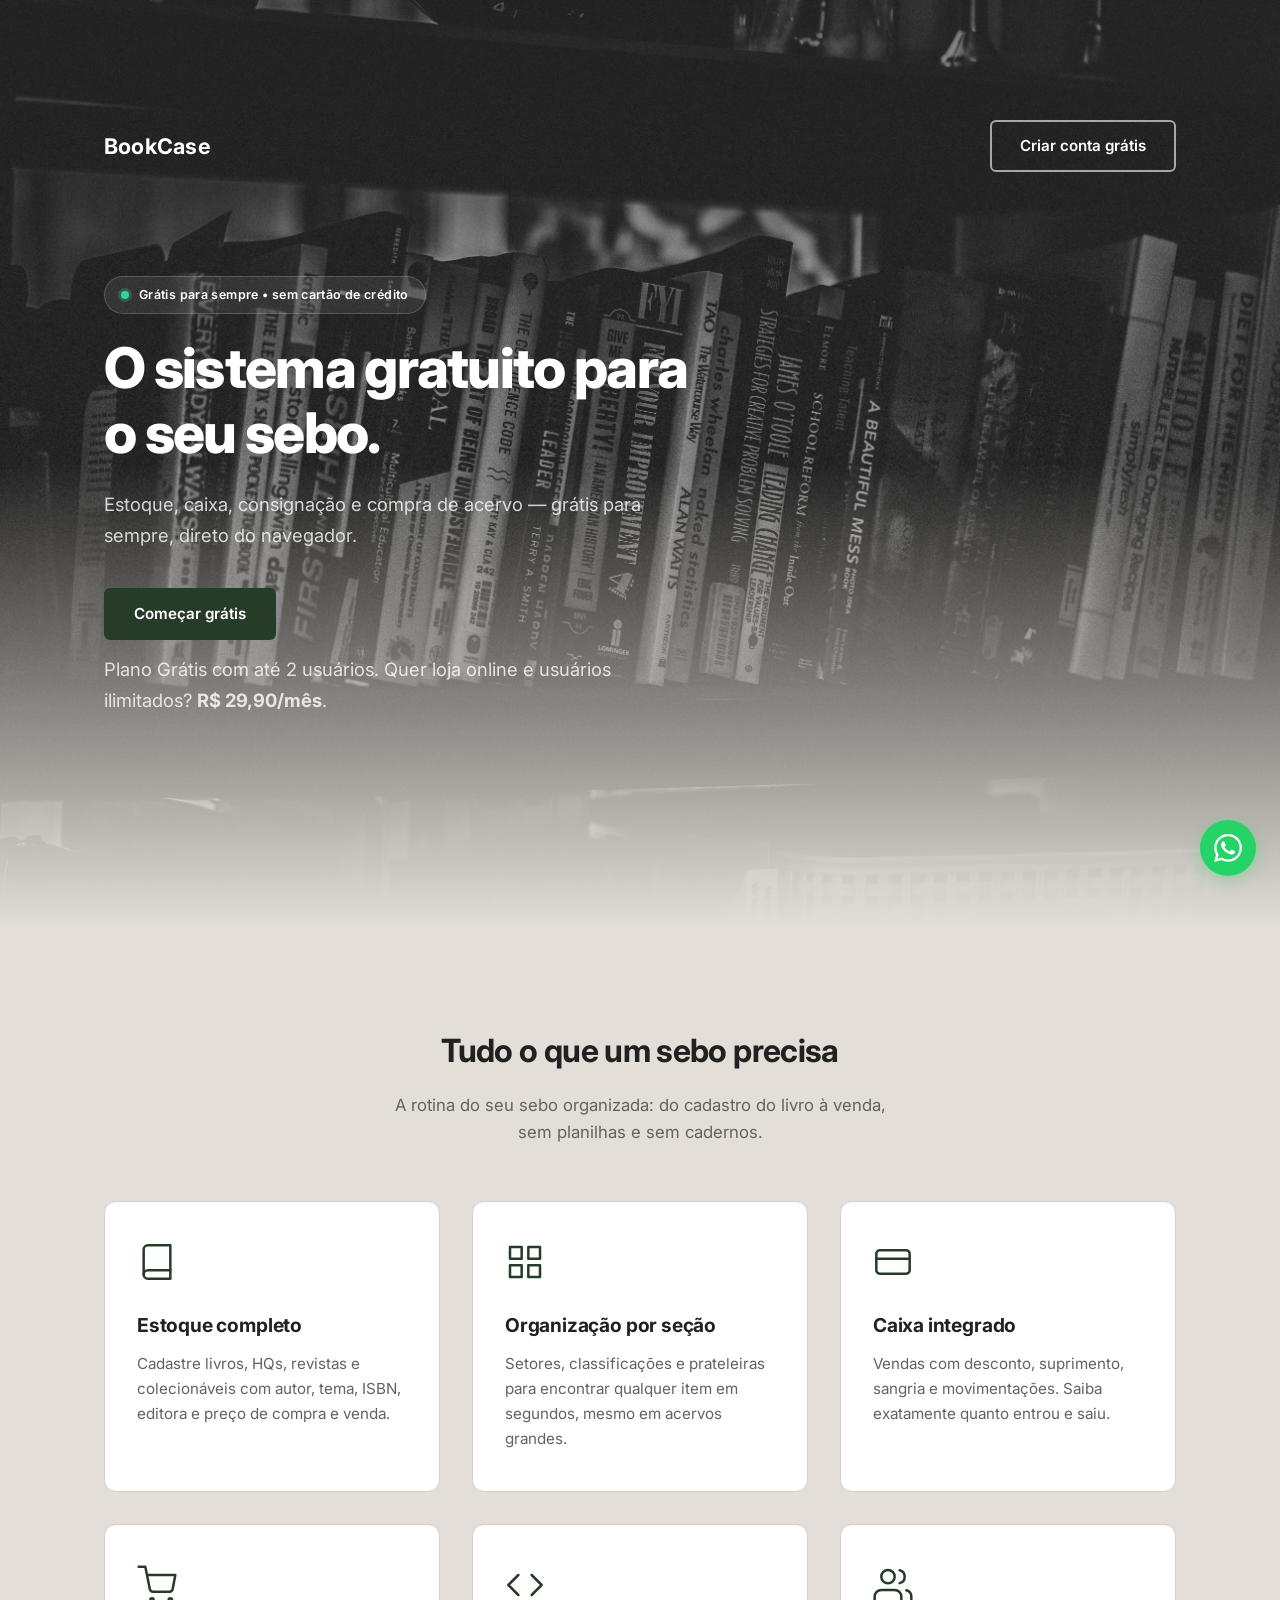
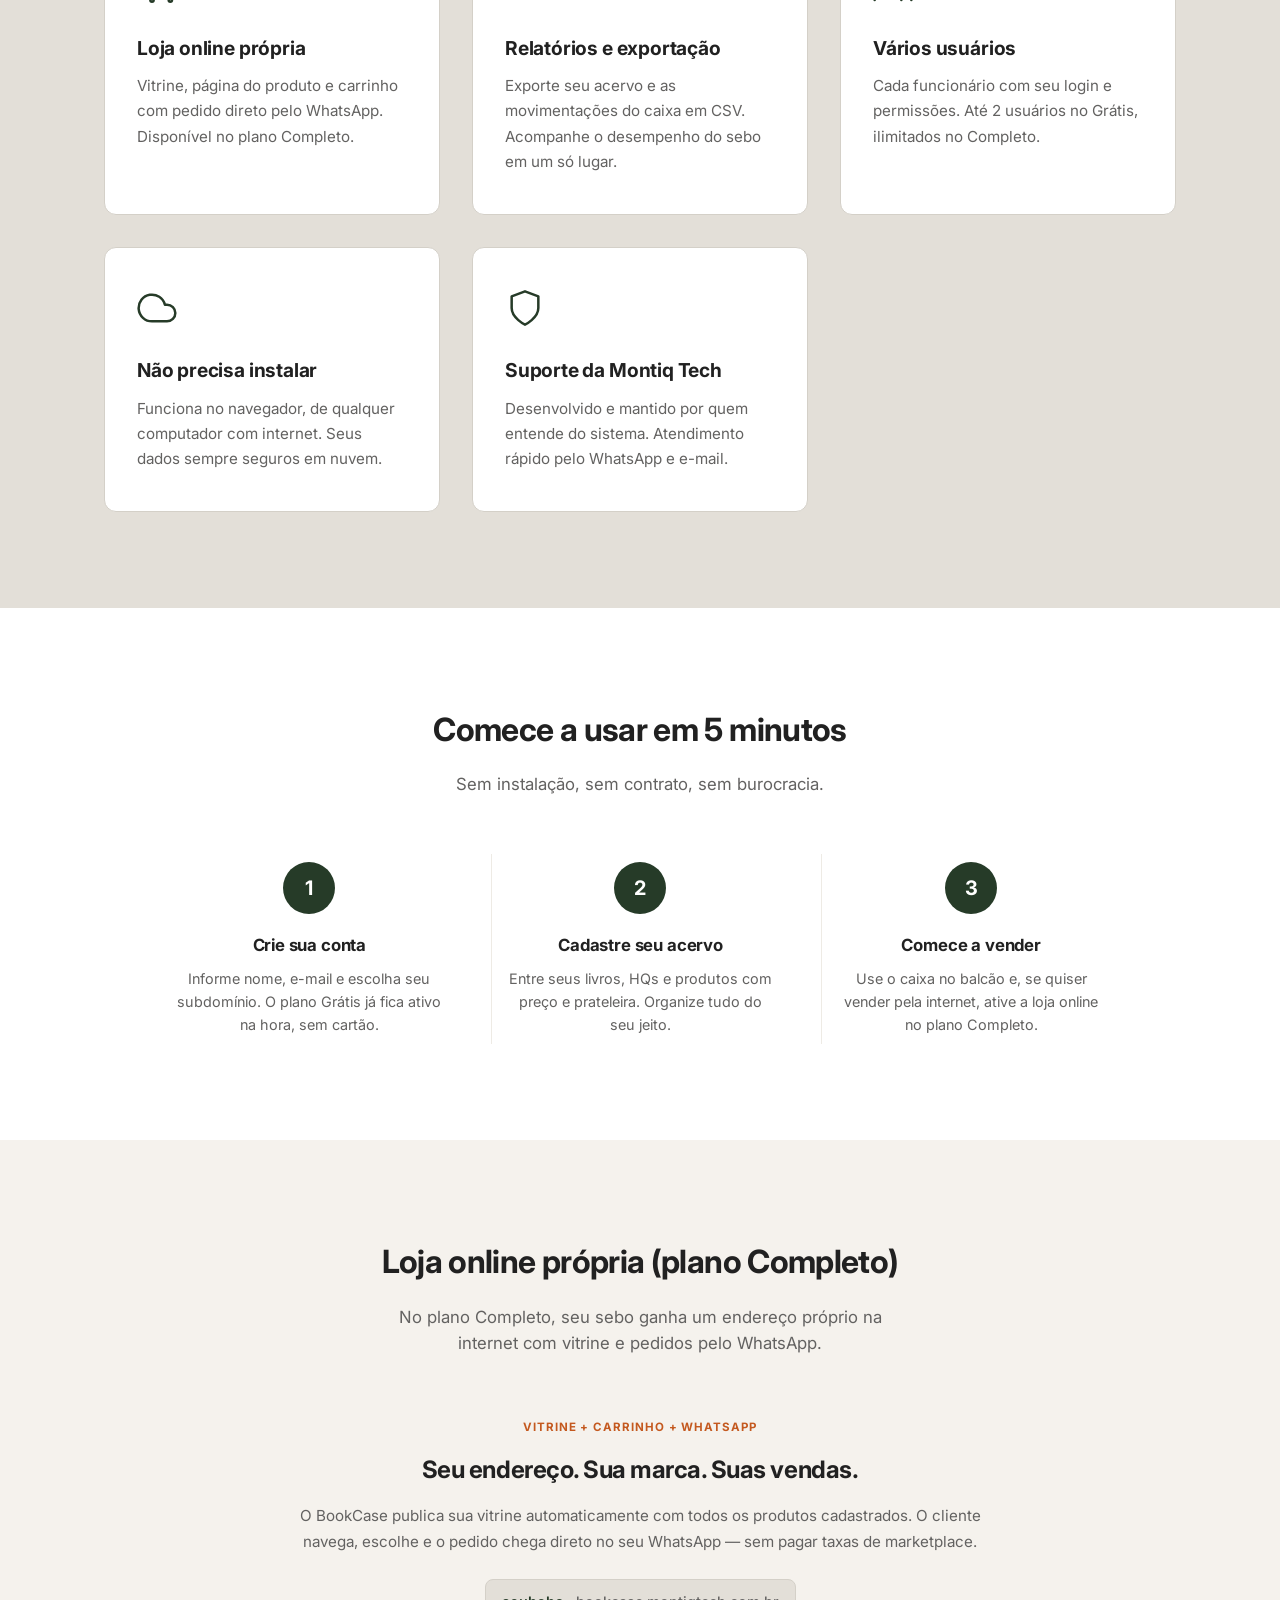
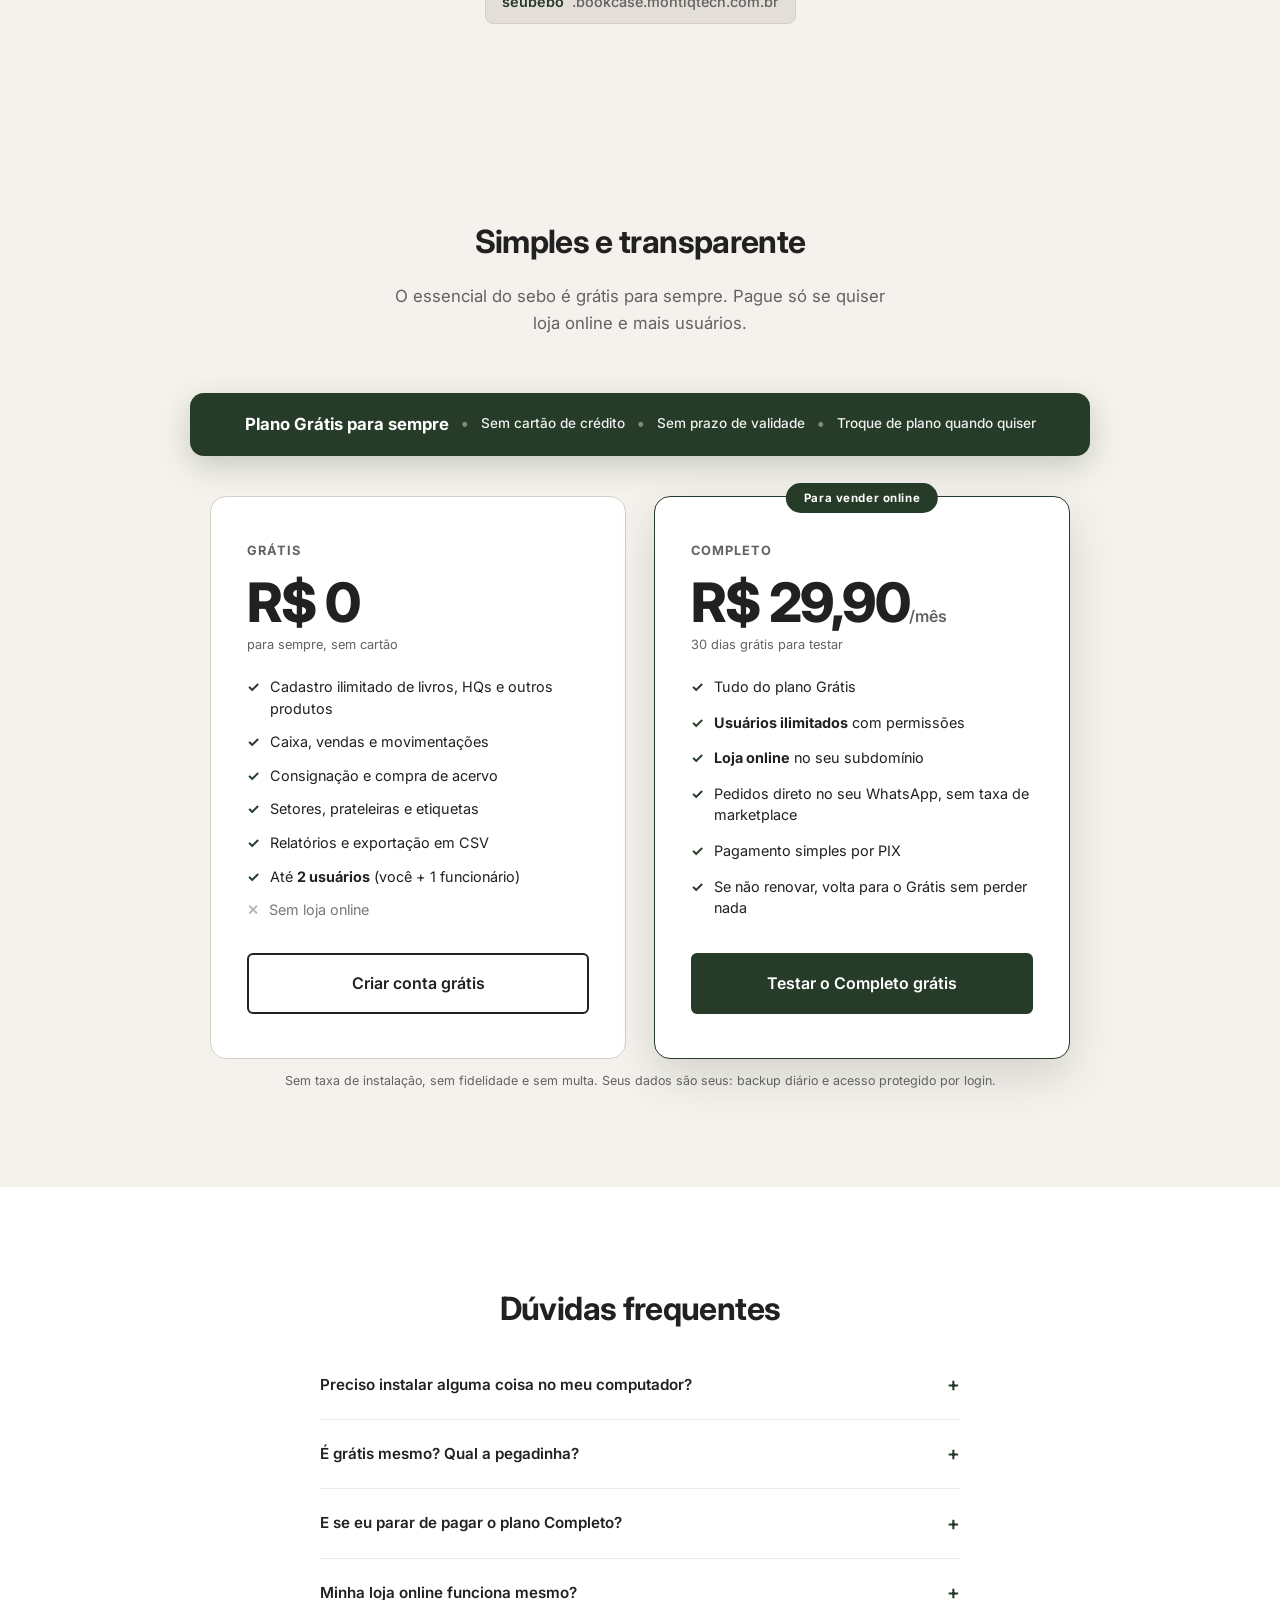
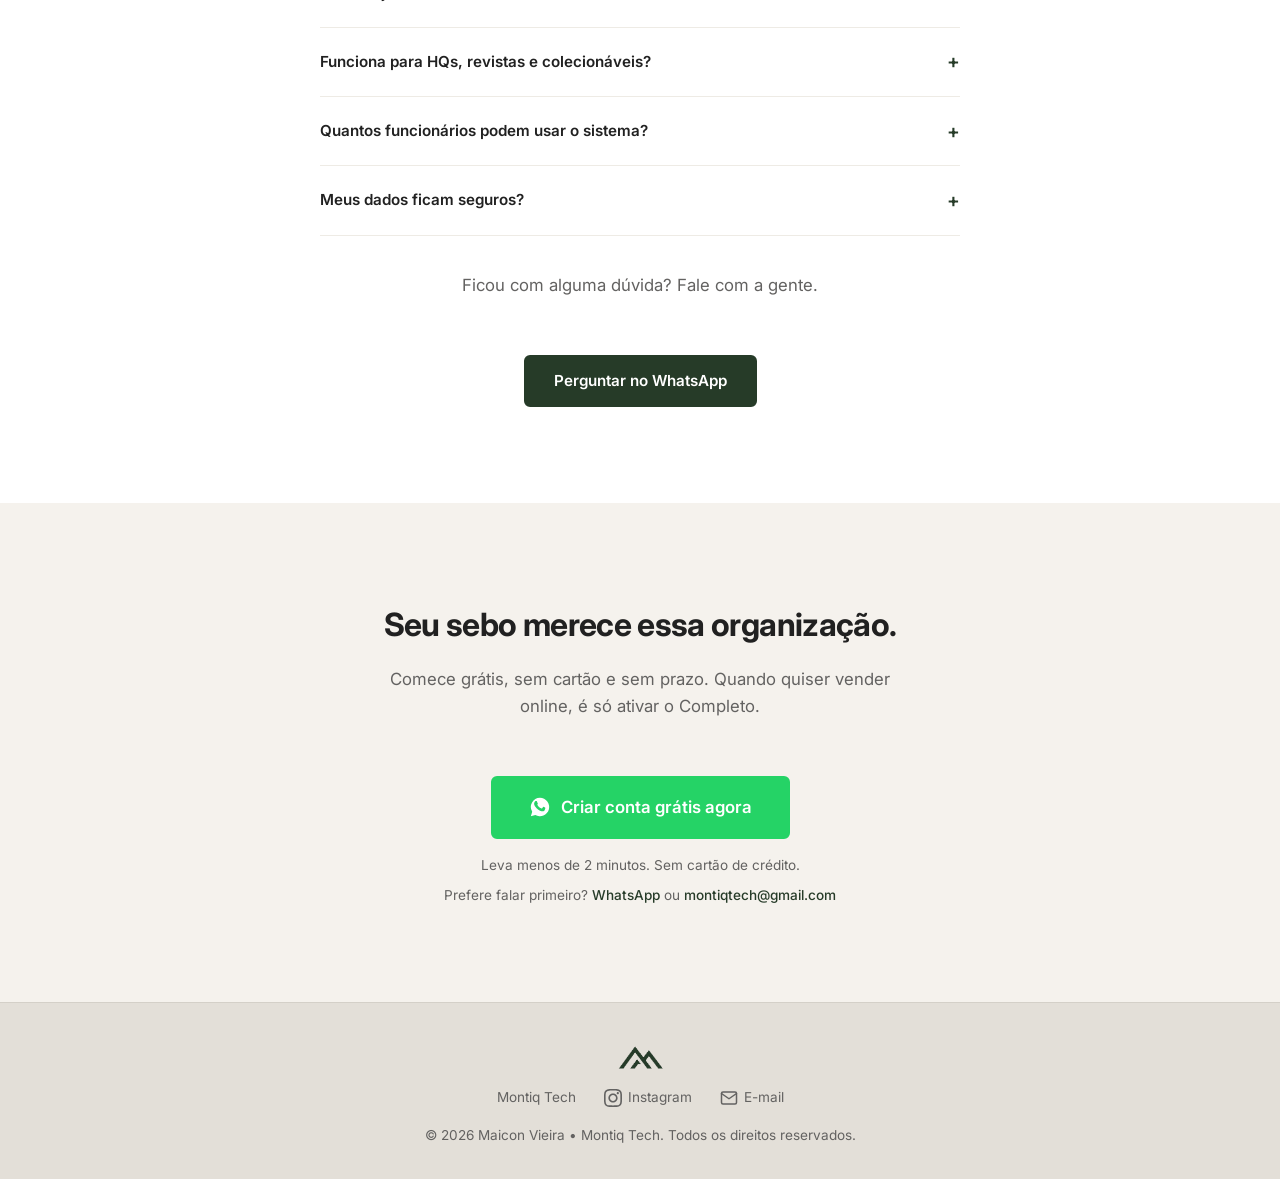
==== commit 4032bec2: "BookCase: plano Gratis para sempre (ate 2 usuarios, sem loja) e Completo a R$ 29,90 Co-Authored-By: " ====
--- a/bookcase.html
+++ b/bookcase.html
@@ -5,9 +5,9 @@
   <meta name="viewport" content="width=device-width, initial-scale=1.0" />
   <meta name="robots" content="index, follow" />
   <title>BookCase • Sistema de Gestão para Sebos e Livrarias | Montiq Tech</title>
-  <meta name="description" content="Sistema completo para sebos e livrarias: controle de estoque, caixa e loja online própria. Teste grátis por 30 dias — depois apenas R$ 49,90/mês." />
+  <meta name="description" content="Sistema gratuito para sebos e livrarias: estoque, caixa, consignação e compra de acervo grátis para sempre, com até 2 usuários. Loja online e usuários ilimitados por R$ 29,90/mês." />
   <meta property="og:title" content="BookCase • Sistema para Sebos e Livrarias" />
-  <meta property="og:description" content="Estoque, caixa e loja online em um só lugar. Teste grátis por 30 dias, sem cartão de crédito." />
+  <meta property="og:description" content="Estoque, caixa e consignação grátis para sempre, sem cartão de crédito. Loja online opcional por R$ 29,90/mês." />
   <meta property="og:url" content="https://montiq.tech/bookcase.html" />
   <meta property="og:type" content="website" />
   <meta name="twitter:card" content="summary_large_image" />
@@ -377,7 +377,7 @@
 <body>
 
   <!-- WHATSAPP FLOATING -->
-  <a href="https://wa.me/5543996045936?text=Ol%C3%A1!%20Gostaria%20de%20testar%20o%20BookCase%20gratuitamente%20no%20meu%20sebo." target="_blank" class="whatsapp-float" aria-label="Fale conosco pelo WhatsApp">
+  <a href="https://wa.me/5543996045936?text=Ol%C3%A1!%20Gostaria%20de%20usar%20o%20BookCase%20gr%C3%A1tis%20no%20meu%20sebo." target="_blank" class="whatsapp-float" aria-label="Fale conosco pelo WhatsApp">
     <svg width="28" height="28" viewBox="0 0 24 24" fill="#fff"><path d="M17.472 14.382c-.297-.149-1.758-.867-2.03-.967-.273-.099-.471-.148-.67.15-.197.297-.767.966-.94 1.164-.173.199-.347.223-.644.075-.297-.15-1.255-.463-2.39-1.475-.883-.788-1.48-1.761-1.653-2.059-.173-.297-.018-.458.13-.606.134-.133.298-.347.446-.52.149-.174.198-.298.298-.497.099-.198.05-.371-.025-.52-.075-.149-.669-1.612-.916-2.207-.242-.579-.487-.5-.669-.51-.173-.008-.371-.01-.57-.01-.198 0-.52.074-.792.372-.272.297-1.04 1.016-1.04 2.479 0 1.462 1.065 2.875 1.213 3.074.149.198 2.096 3.2 5.077 4.487.709.306 1.262.489 1.694.625.712.227 1.36.195 1.871.118.571-.085 1.758-.719 2.006-1.413.248-.694.248-1.289.173-1.413-.074-.124-.272-.198-.57-.347m-5.421 7.403h-.004a9.87 9.87 0 01-5.031-1.378l-.361-.214-3.741.982.998-3.648-.235-.374a9.86 9.86 0 01-1.51-5.26c.001-5.45 4.436-9.884 9.888-9.884 2.64 0 5.122 1.03 6.988 2.898a9.825 9.825 0 012.893 6.994c-.003 5.45-4.437 9.884-9.885 9.884m8.413-18.297A11.815 11.815 0 0012.05 0C5.495 0 .16 5.335.157 11.892c0 2.096.547 4.142 1.588 5.945L.057 24l6.305-1.654a11.882 11.882 0 005.683 1.448h.005c6.554 0 11.89-5.335 11.893-11.893a11.821 11.821 0 00-3.48-8.413z"/></svg>
   </a>
 
@@ -388,14 +388,14 @@
     <div class="container hero-content">
       <nav class="navbar">
         <span class="logo">BookCase</span>
-        <a href="https://bookcase.montiqtech.com.br/" class="btn btn-outline" onclick="gtag('event','bookcase_testar_hero')">Testar Grátis</a>
+        <a href="https://bookcase.montiqtech.com.br/cadastro" class="btn btn-outline" onclick="gtag('event','bookcase_testar_hero')">Criar conta grátis</a>
       </nav>
       <div class="hero-text">
-        <span class="hero-badge"><span class="badge-dot"></span> 30 dias grátis • sem cartão de crédito</span>
-        <h1>O sistema completo para o seu sebo.</h1>
-        <p>Controle de estoque, caixa e loja online própria — tudo em um só lugar, direto do navegador.</p>
-        <a href="https://bookcase.montiqtech.com.br/" class="btn btn-primary" onclick="gtag('event','bookcase_testar_hero')">Testar Grátis por 30 dias</a>
-        <p class="hero-cta-line">Depois do teste: <strong>R$ 49,90/mês</strong>. Cancele quando quiser.</p>
+        <span class="hero-badge"><span class="badge-dot"></span> Grátis para sempre • sem cartão de crédito</span>
+        <h1>O sistema gratuito para o seu sebo.</h1>
+        <p>Estoque, caixa, consignação e compra de acervo — grátis para sempre, direto do navegador.</p>
+        <a href="https://bookcase.montiqtech.com.br/cadastro" class="btn btn-primary" onclick="gtag('event','bookcase_testar_hero')">Começar grátis</a>
+        <p class="hero-cta-line">Plano Grátis com até 2 usuários. Quer loja online e usuários ilimitados? <strong>R$ 29,90/mês</strong>.</p>
       </div>
     </div>
   </section>
@@ -432,7 +432,7 @@
             <svg width="40" height="40" viewBox="0 0 24 24" fill="none" stroke="currentColor" stroke-width="1.5" stroke-linecap="round" stroke-linejoin="round"><circle cx="9" cy="21" r="1"/><circle cx="20" cy="21" r="1"/><path d="M1 1h4l2.68 13.39a2 2 0 0 0 2 1.61h9.72a2 2 0 0 0 2-1.61L23 6H6"/></svg>
           </div>
           <h3>Loja online própria</h3>
-          <p>Vitrine, página do produto e carrinho com pedido direto pelo WhatsApp. Venda pela internet sem complicação.</p>
+          <p>Vitrine, página do produto e carrinho com pedido direto pelo WhatsApp. Disponível no plano Completo.</p>
         </div>
         <div class="card fade-up">
           <div class="card-icon">
@@ -446,7 +446,7 @@
             <svg width="40" height="40" viewBox="0 0 24 24" fill="none" stroke="currentColor" stroke-width="1.5" stroke-linecap="round" stroke-linejoin="round"><path d="M17 21v-2a4 4 0 0 0-4-4H5a4 4 0 0 0-4 4v2"/><circle cx="9" cy="7" r="4"/><path d="M23 21v-2a4 4 0 0 0-3-3.87"/><path d="M16 3.13a4 4 0 0 1 0 7.75"/></svg>
           </div>
           <h3>Vários usuários</h3>
-          <p>Cada funcionário com seu login e permissões. Você define quem pode vender, cadastrar ou acessar o caixa.</p>
+          <p>Cada funcionário com seu login e permissões. Até 2 usuários no Grátis, ilimitados no Completo.</p>
         </div>
         <div class="card fade-up">
           <div class="card-icon">
@@ -475,7 +475,7 @@
         <div class="passo fade-up">
           <div class="passo-num">1</div>
           <h3>Crie sua conta</h3>
-          <p>Informe nome, e-mail e escolha seu subdomínio. O teste grátis de 30 dias já fica ativo na hora.</p>
+          <p>Informe nome, e-mail e escolha seu subdomínio. O plano Grátis já fica ativo na hora, sem cartão.</p>
         </div>
         <div class="passo fade-up">
           <div class="passo-num">2</div>
@@ -485,7 +485,7 @@
         <div class="passo fade-up">
           <div class="passo-num">3</div>
           <h3>Comece a vender</h3>
-          <p>Use o caixa na loja e receba pedidos direto pela sua loja online, sem taxas de marketplace.</p>
+          <p>Use o caixa no balcão e, se quiser vender pela internet, ative a loja online no plano Completo.</p>
         </div>
       </div>
     </div>
@@ -494,8 +494,8 @@
   <!-- LOJA ONLINE -->
   <section class="loja" id="loja">
     <div class="container">
-      <h2 class="section-title fade-up">Sua loja online já vem junto</h2>
-      <p class="section-sub fade-up">Cada sebo ganha um endereço próprio na internet, no ar na hora em que você cria a conta.</p>
+      <h2 class="section-title fade-up">Loja online própria (plano Completo)</h2>
+      <p class="section-sub fade-up">No plano Completo, seu sebo ganha um endereço próprio na internet com vitrine e pedidos pelo WhatsApp.</p>
       <div class="loja-content loja-centro fade-up">
         <span class="bc-tag">Vitrine + carrinho + WhatsApp</span>
         <h3>Seu endereço. Sua marca. Suas vendas.</h3>
@@ -509,51 +509,52 @@
   <section class="planos" id="planos">
     <div class="container">
       <h2 class="section-title fade-up">Simples e transparente</h2>
-      <p class="section-sub fade-up">Um único plano com tudo incluído. Comece grátis e pague apenas se quiser continuar.</p>
+      <p class="section-sub fade-up">O essencial do sebo é grátis para sempre. Pague só se quiser loja online e mais usuários.</p>
 
       <div class="trial-banner fade-up">
-        <strong>Trial grátis de 30 dias</strong>
+        <strong>Plano Grátis para sempre</strong>
         <span class="trial-sep">•</span>
         <span class="trial-item">Sem cartão de crédito</span>
         <span class="trial-sep">•</span>
-        <span class="trial-item">Todos os recursos liberados</span>
+        <span class="trial-item">Sem prazo de validade</span>
         <span class="trial-sep">•</span>
-        <span class="trial-item">Cancele quando quiser</span>
+        <span class="trial-item">Troque de plano quando quiser</span>
       </div>
 
       <div class="plano-grid">
         <div class="plano-card fade-up">
-          <span class="plano-nome">Teste Grátis</span>
+          <span class="plano-nome">Grátis</span>
           <div class="plano-valor">R$ 0</div>
-          <div class="plano-periodo">durante 30 dias</div>
+          <div class="plano-periodo">para sempre, sem cartão</div>
           <ul class="plano-lista">
-            <li><span class="check">✓</span> Acesso completo ao sistema</li>
-            <li><span class="check">✓</span> Loja online no seu subdomínio</li>
-            <li><span class="check">✓</span> Cadastro ilimitado de produtos</li>
-            <li><span class="check">✓</span> Caixa e movimentações</li>
+            <li><span class="check">✓</span> Cadastro ilimitado de livros, HQs e outros produtos</li>
+            <li><span class="check">✓</span> Caixa, vendas e movimentações</li>
+            <li><span class="check">✓</span> Consignação e compra de acervo</li>
+            <li><span class="check">✓</span> Setores, prateleiras e etiquetas</li>
             <li><span class="check">✓</span> Relatórios e exportação em CSV</li>
-            <li><span class="check">✓</span> Sem compromisso após o teste</li>
+            <li><span class="check">✓</span> <span>Até <strong>2 usuários</strong> (você + 1 funcionário)</span></li>
+            <li><span class="check" style="opacity:.35">✕</span> <span style="opacity:.6">Sem loja online</span></li>
           </ul>
-          <a href="https://bookcase.montiqtech.com.br/cadastro" class="btn btn-outline btn-grande" onclick="gtag('event','bookcase_testar_plano0')">Começar teste grátis</a>
+          <a href="https://bookcase.montiqtech.com.br/cadastro" class="btn btn-outline btn-grande" onclick="gtag('event','bookcase_plano_gratis')">Criar conta grátis</a>
         </div>
 
         <div class="plano-card destaque fade-up">
-          <span class="plano-ribbon">Mais escolhido</span>
-          <span class="plano-nome">Plano BookCase</span>
-          <div class="plano-valor">R$ 49,90<small>/mês</small></div>
-          <div class="plano-periodo">após o período de teste</div>
+          <span class="plano-ribbon">Para vender online</span>
+          <span class="plano-nome">Completo</span>
+          <div class="plano-valor">R$ 29,90<small>/mês</small></div>
+          <div class="plano-periodo">30 dias grátis para testar</div>
           <ul class="plano-lista">
-            <li><span class="check">✓</span> Tudo do período de teste</li>
+            <li><span class="check">✓</span> Tudo do plano Grátis</li>
+            <li><span class="check">✓</span> <span><strong>Usuários ilimitados</strong> com permissões</span></li>
+            <li><span class="check">✓</span> <span><strong>Loja online</strong> no seu subdomínio</span></li>
+            <li><span class="check">✓</span> Pedidos direto no seu WhatsApp, sem taxa de marketplace</li>
             <li><span class="check">✓</span> Pagamento simples por PIX</li>
-            <li><span class="check">✓</span> Atualizações e melhorias constantes</li>
-            <li><span class="check">✓</span> Suporte pelo WhatsApp</li>
-            <li><span class="check">✓</span> Backup e segurança dos dados</li>
-            <li><span class="check">✓</span> Cancele quando quiser</li>
+            <li><span class="check">✓</span> Se não renovar, volta para o Grátis sem perder nada</li>
           </ul>
-          <a href="https://bookcase.montiqtech.com.br/cadastro" class="btn btn-primary btn-grande" onclick="gtag('event','bookcase_testar_plano4990')">Testar grátis por 30 dias</a>
-        </div>
-      </div>
-      <p class="plano-aviso fade-up">Sem taxa de instalação. Sem multa de cancelamento. Você só paga quando quiser continuar.</p>
+          <a href="https://bookcase.montiqtech.com.br/cadastro" class="btn btn-primary btn-grande" onclick="gtag('event','bookcase_plano_completo')">Testar o Completo grátis</a>
+        </div>
+      </div>
+      <p class="plano-aviso fade-up">Sem taxa de instalação, sem fidelidade e sem multa. Seus dados são seus: backup diário e acesso protegido por login.</p>
     </div>
   </section>
 
@@ -567,16 +568,16 @@
           <p>Não. O BookCase funciona direto no navegador, de qualquer computador com internet. Você acessa pelo seu endereço: <strong>seubebo.bookcase.montiqtech.com.br</strong>.</p>
         </details>
         <details class="faq-item">
-          <summary>O teste grátis precisa de cartão de crédito?</summary>
-          <p>Não. Você cria a conta com nome, e-mail e um login — e os 30 dias de teste já ficam ativos na hora, sem nenhum dado de pagamento.</p>
+          <summary>É grátis mesmo? Qual a pegadinha?</summary>
+          <p>É grátis de verdade e sem prazo. O plano Grátis inclui estoque, caixa, consignação, compra de acervo e relatórios. As únicas limitações são: <strong>até 2 usuários</strong> e <strong>sem loja online</strong>. Não pedimos cartão de crédito.</p>
         </details>
         <details class="faq-item">
-          <summary>O que acontece quando o teste de 30 dias termina?</summary>
-          <p>Você decide: se quiser continuar, paga R$ 49,90/mês via PIX e a assinatura é ativada. Se não quiser, é só não assinar — sem multa, sem cobrança automática.</p>
+          <summary>E se eu parar de pagar o plano Completo?</summary>
+          <p>Nada se perde. A conta volta automaticamente para o plano Grátis: seu estoque, vendas e histórico continuam lá. Só a loja online sai do ar e os usuários além de 2 deixam de entrar. Não existe cobrança automática — o pagamento é por PIX, quando você quiser.</p>
         </details>
         <details class="faq-item">
           <summary>Minha loja online funciona mesmo?</summary>
-          <p>Sim. Assim que você cadastra os produtos, a vitrine fica no ar no seu subdomínio com página de cada livro, carrinho e pedido enviado direto para o seu WhatsApp.</p>
+          <p>Sim. No plano Completo, assim que você cadastra os produtos a vitrine fica no ar no seu subdomínio com página de cada livro, carrinho e pedido enviado direto para o seu WhatsApp.</p>
         </details>
         <details class="faq-item">
           <summary>Funciona para HQs, revistas e colecionáveis?</summary>
@@ -584,11 +585,11 @@
         </details>
         <details class="faq-item">
           <summary>Quantos funcionários podem usar o sistema?</summary>
-          <p>Quantos precisar. Você cria usuários com permissões individuais — por exemplo, quem pode vender no caixa, quem cadastra produtos e quem administra a loja.</p>
+          <p>No plano Grátis, até 2 usuários (você e mais um funcionário). No Completo, quantos precisar — cada um com permissões individuais, por exemplo quem pode vender no caixa, quem cadastra produtos e quem administra a loja.</p>
         </details>
         <details class="faq-item">
           <summary>Meus dados ficam seguros?</summary>
-          <p>Sim. O sistema roda em servidores dedicados com acesso via login, e você pode ativar a recuperação de senha por e-mail. Os dados da sua empresa ficam separados dos demais clientes.</p>
+          <p>Sim. O acesso é sempre por HTTPS com login, os dados da sua empresa ficam separados dos demais clientes e fazemos backup diário do banco de dados.</p>
         </details>
       </div>
       <div class="faq-cta fade-up">
@@ -602,13 +603,13 @@
   <section class="contato" id="contato">
     <div class="container">
       <h2 class="section-title fade-up">Seu sebo merece essa organização.</h2>
-      <p class="section-sub fade-up">30 dias grátis, todos os recursos liberados. Teste agora e veja na prática.</p>
+      <p class="section-sub fade-up">Comece grátis, sem cartão e sem prazo. Quando quiser vender online, é só ativar o Completo.</p>
       <div class="contato-cta fade-up">
         <a href="https://bookcase.montiqtech.com.br/cadastro" class="btn btn-primary btn-whatsapp" onclick="gtag('event','bookcase_testar_final')">
           <svg width="22" height="22" viewBox="0 0 24 24" fill="currentColor"><path d="M12 2a10 10 0 0 0-8.5 15.2L2 22l4.9-1.4A10 10 0 1 0 12 2zm5 13.6c-.2.6-1.2 1.1-1.7 1.1-.5.1-1 .1-1.7-.1-.4-.1-1-.3-1.7-.6-3-1.3-5-4.3-5.1-4.5-.2-.2-1.2-1.6-1.2-3.1 0-1.5.8-2.2 1-2.5.3-.3.6-.4.8-.4h.6c.2 0 .4-.1.7.5.2.6.8 2 .9 2.1.1.1.1.3 0 .5l-.3.5c-.1.2-.3.4-.1.7.2.3.8 1.4 1.8 2.2 1.2 1.1 2.3 1.5 2.6 1.6.3.1.5.1.7-.1.2-.2.9-1 1.1-1.4.2-.3.5-.3.8-.2l.8.4c.4.2.6.3.7.4.1.3.1.9-.1 1.6z"/></svg>
           Criar conta grátis agora
         </a>
-        <p class="contato-obs">Levou menos de 2 minutos. Sem cartão de crédito.</p>
+        <p class="contato-obs">Leva menos de 2 minutos. Sem cartão de crédito.</p>
         <p class="contato-email">Prefere falar primeiro? <a href="https://wa.me/5543996045936?text=Ol%C3%A1!%20Gostaria%20de%20saber%20mais%20sobre%20o%20BookCase." target="_blank">WhatsApp</a> ou <a href="mailto:montiqtech@gmail.com">montiqtech@gmail.com</a></p>
       </div>
     </div>
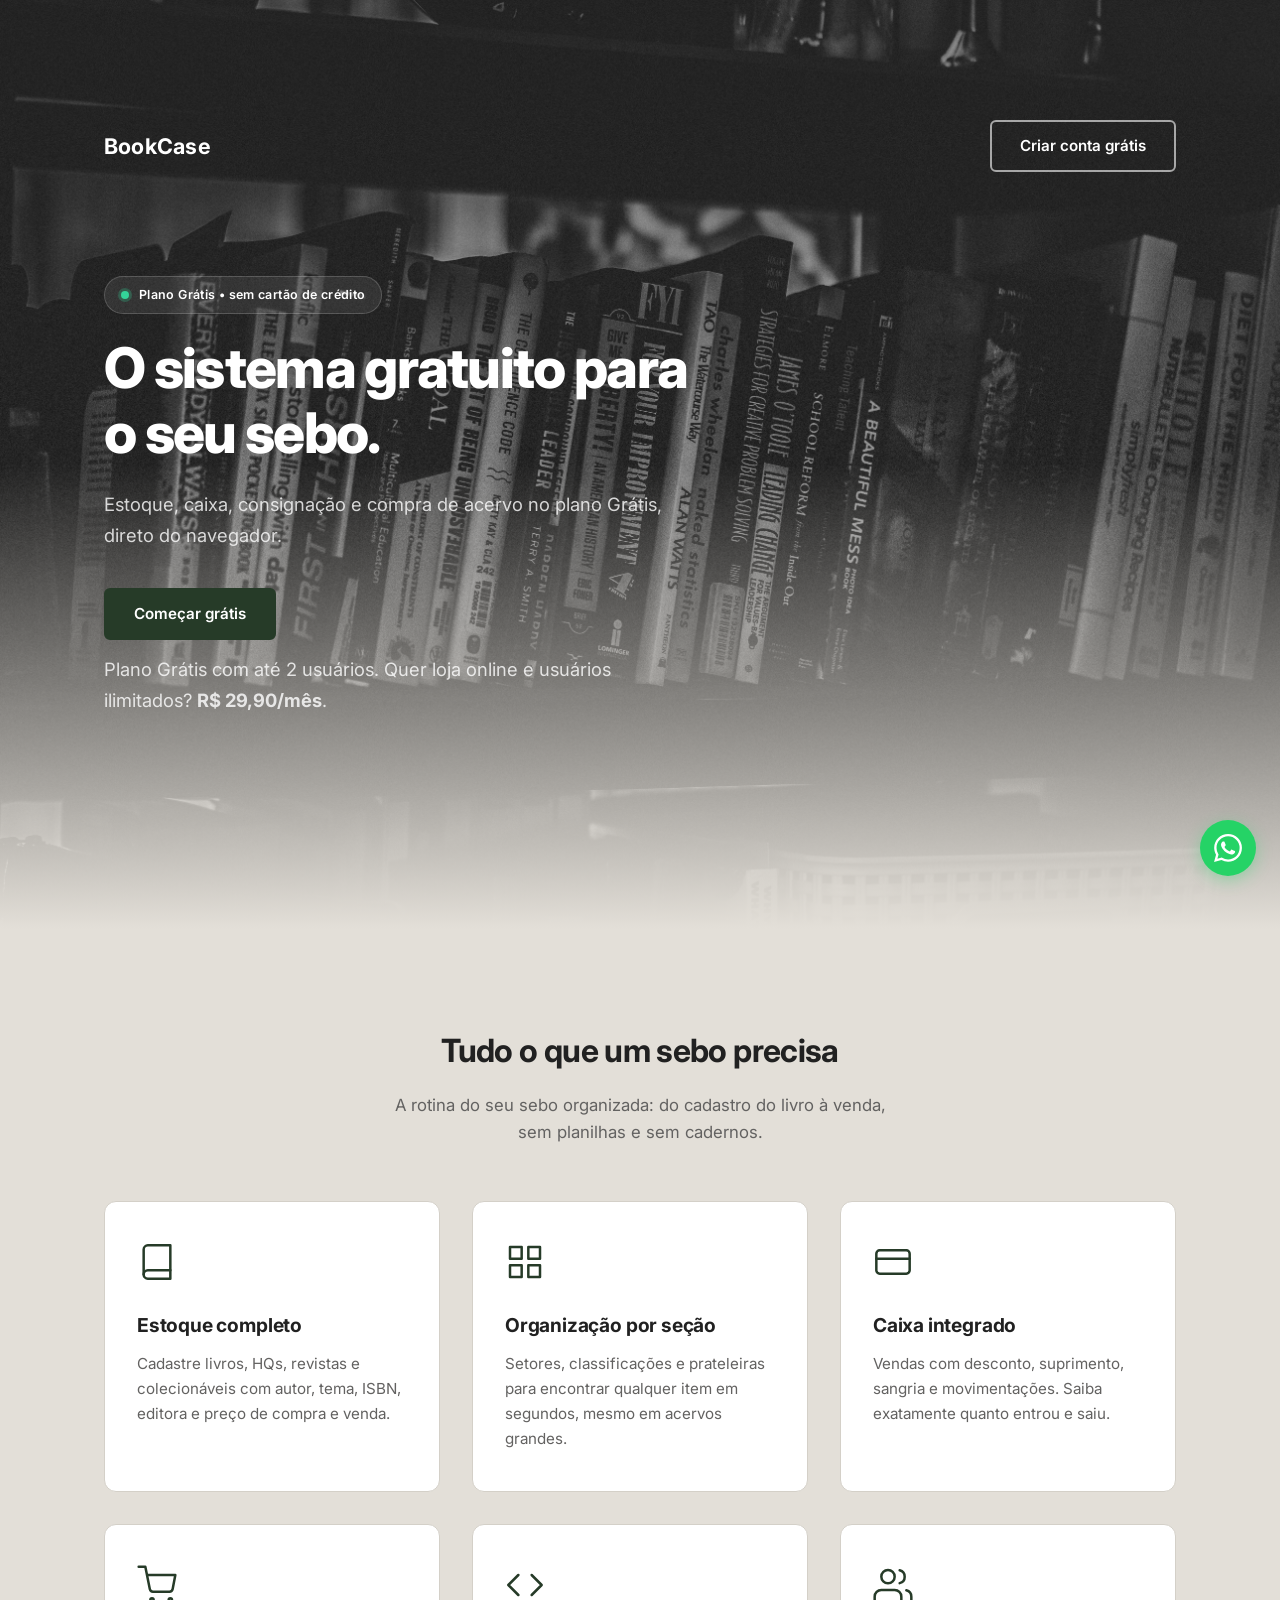
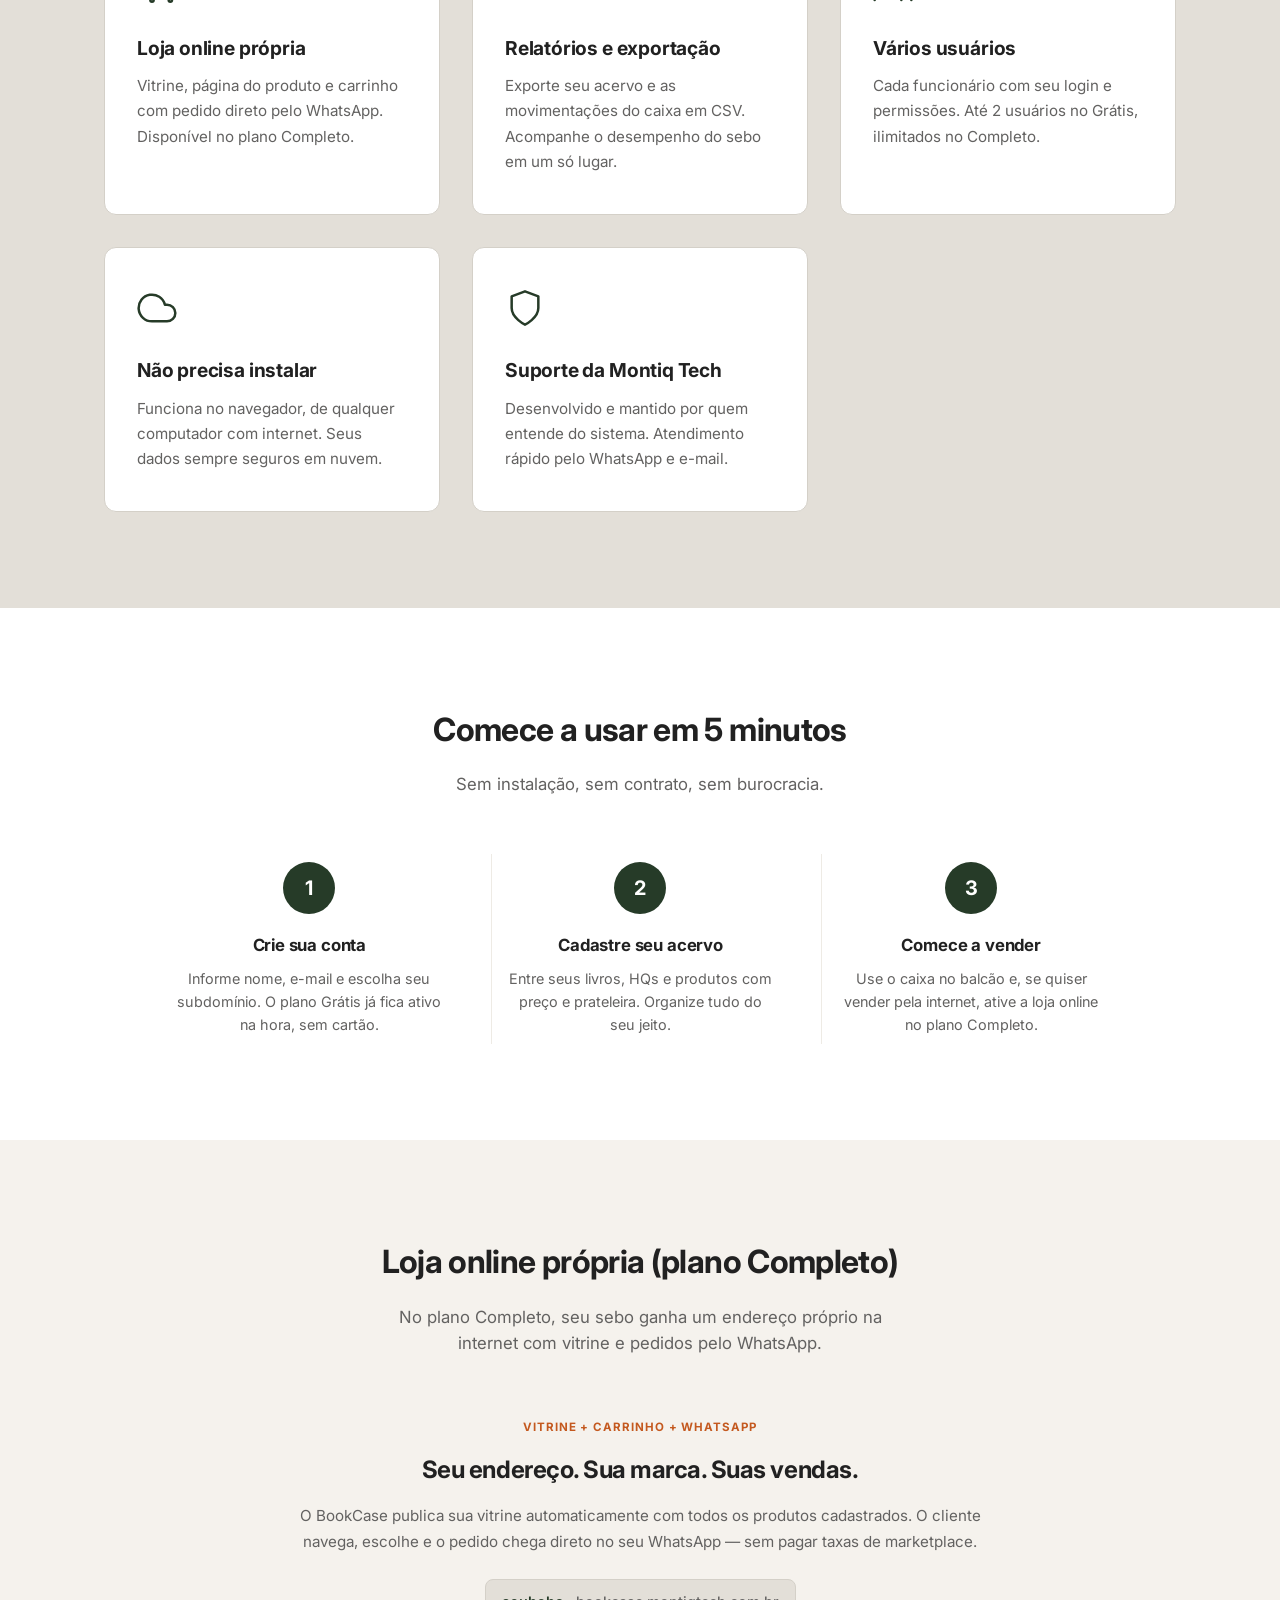
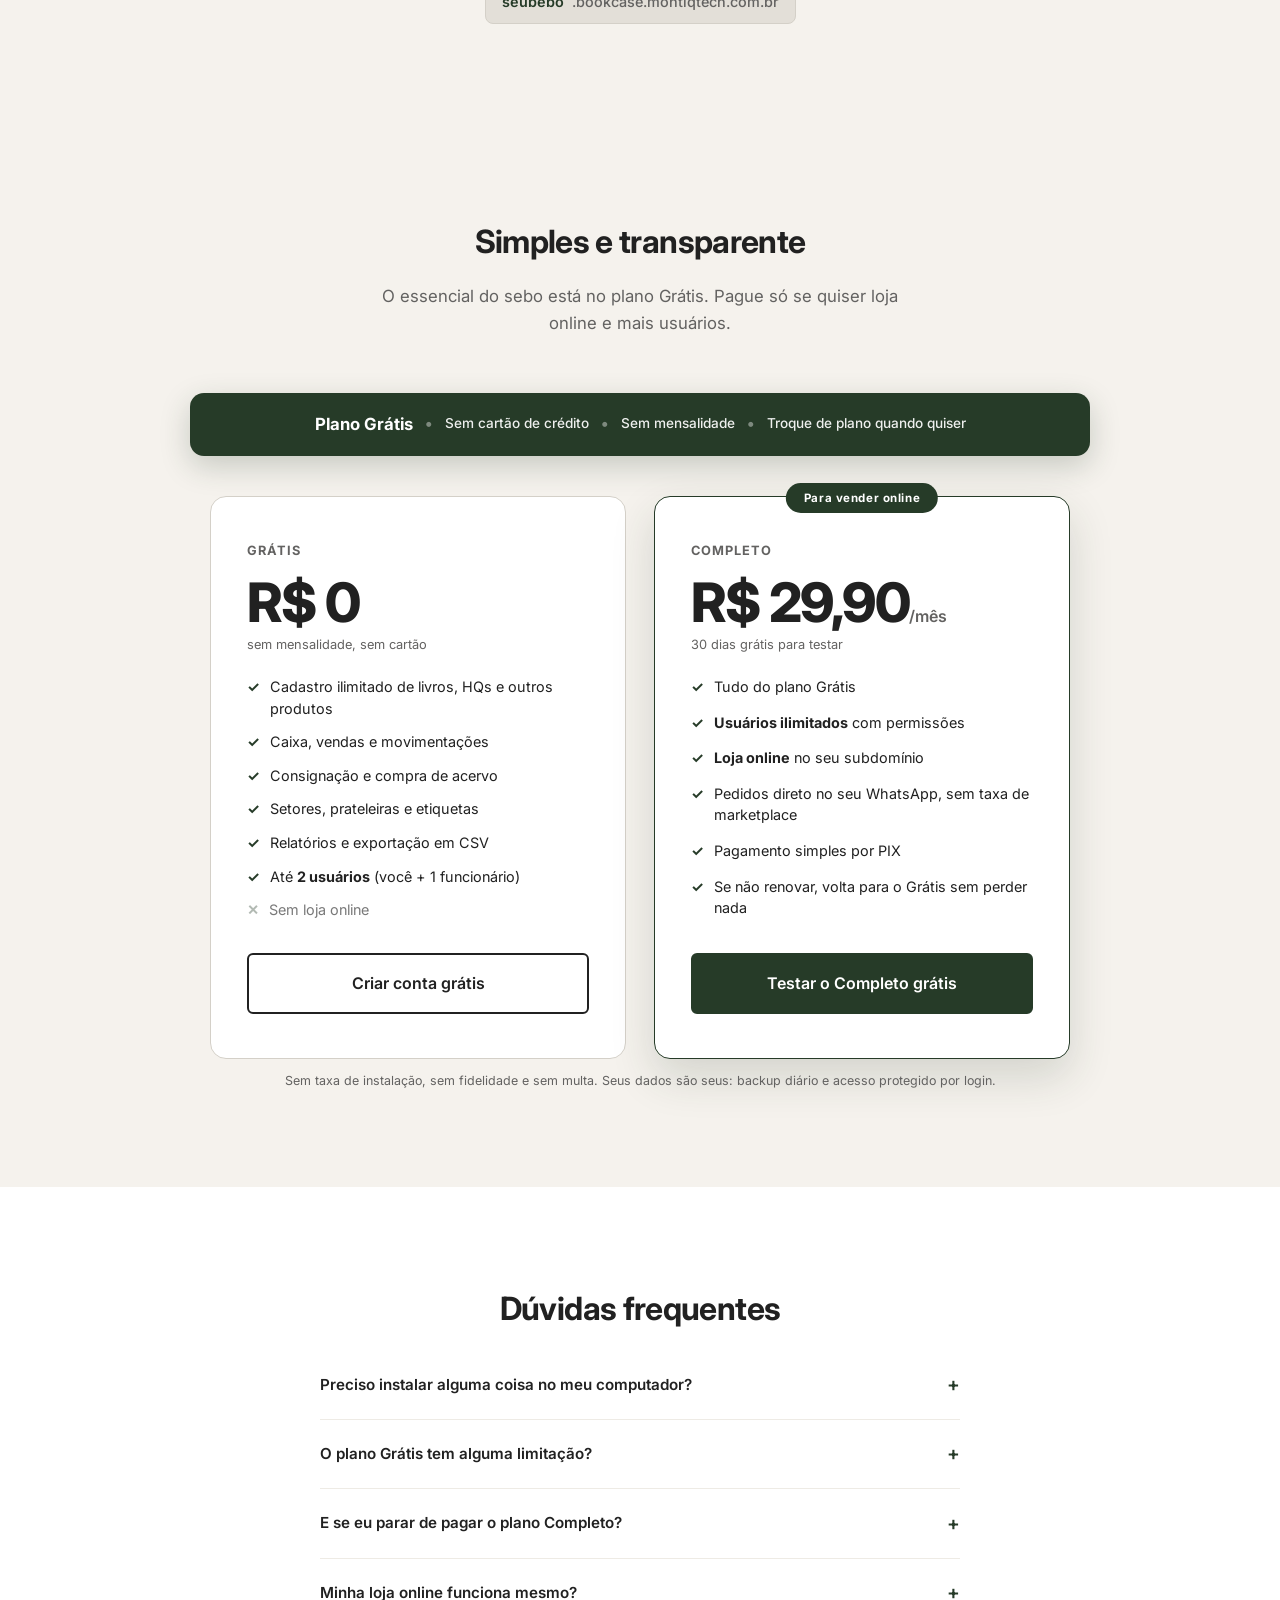
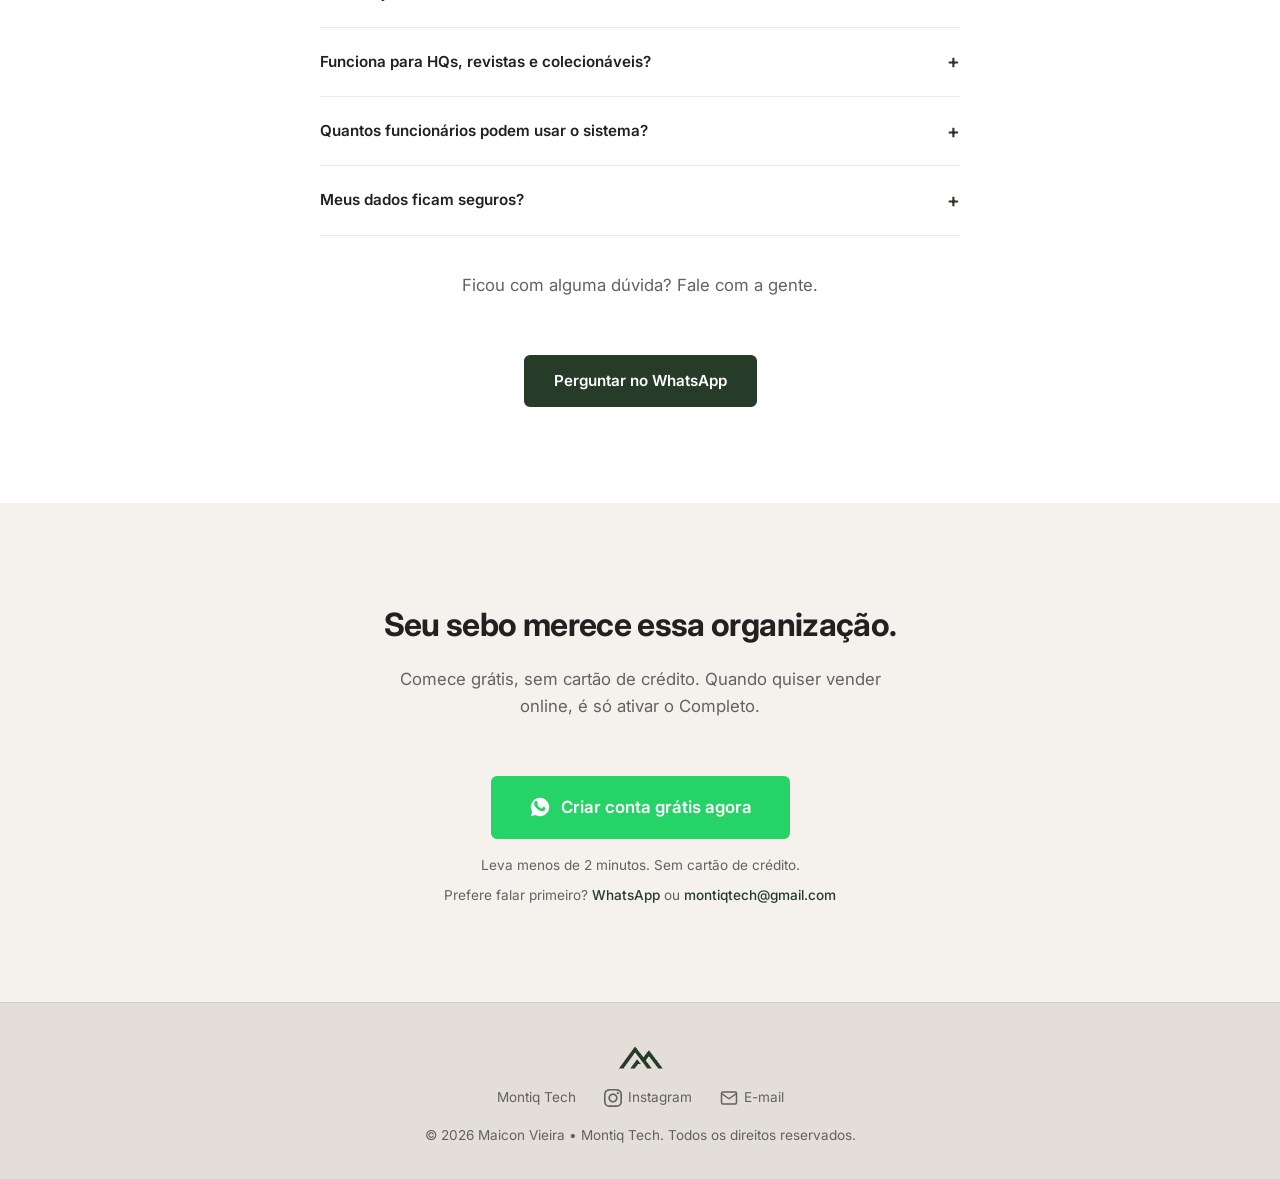
==== commit 851111f8: "BookCase: remove 'gratis para sempre' Co-Authored-By: Claude Opus 5.5 <noreply@anthropic.com>" ====
--- a/bookcase.html
+++ b/bookcase.html
@@ -5,9 +5,9 @@
   <meta name="viewport" content="width=device-width, initial-scale=1.0" />
   <meta name="robots" content="index, follow" />
   <title>BookCase • Sistema de Gestão para Sebos e Livrarias | Montiq Tech</title>
-  <meta name="description" content="Sistema gratuito para sebos e livrarias: estoque, caixa, consignação e compra de acervo grátis para sempre, com até 2 usuários. Loja online e usuários ilimitados por R$ 29,90/mês." />
+  <meta name="description" content="Sistema gratuito para sebos e livrarias: estoque, caixa, consignação e compra de acervo no plano Grátis, com até 2 usuários. Loja online e usuários ilimitados por R$ 29,90/mês." />
   <meta property="og:title" content="BookCase • Sistema para Sebos e Livrarias" />
-  <meta property="og:description" content="Estoque, caixa e consignação grátis para sempre, sem cartão de crédito. Loja online opcional por R$ 29,90/mês." />
+  <meta property="og:description" content="Estoque, caixa e consignação no plano Grátis, sem cartão de crédito. Loja online opcional por R$ 29,90/mês." />
   <meta property="og:url" content="https://montiq.tech/bookcase.html" />
   <meta property="og:type" content="website" />
   <meta name="twitter:card" content="summary_large_image" />
@@ -391,9 +391,9 @@
         <a href="https://bookcase.montiqtech.com.br/cadastro" class="btn btn-outline" onclick="gtag('event','bookcase_testar_hero')">Criar conta grátis</a>
       </nav>
       <div class="hero-text">
-        <span class="hero-badge"><span class="badge-dot"></span> Grátis para sempre • sem cartão de crédito</span>
+        <span class="hero-badge"><span class="badge-dot"></span> Plano Grátis • sem cartão de crédito</span>
         <h1>O sistema gratuito para o seu sebo.</h1>
-        <p>Estoque, caixa, consignação e compra de acervo — grátis para sempre, direto do navegador.</p>
+        <p>Estoque, caixa, consignação e compra de acervo no plano Grátis, direto do navegador.</p>
         <a href="https://bookcase.montiqtech.com.br/cadastro" class="btn btn-primary" onclick="gtag('event','bookcase_testar_hero')">Começar grátis</a>
         <p class="hero-cta-line">Plano Grátis com até 2 usuários. Quer loja online e usuários ilimitados? <strong>R$ 29,90/mês</strong>.</p>
       </div>
@@ -509,14 +509,14 @@
   <section class="planos" id="planos">
     <div class="container">
       <h2 class="section-title fade-up">Simples e transparente</h2>
-      <p class="section-sub fade-up">O essencial do sebo é grátis para sempre. Pague só se quiser loja online e mais usuários.</p>
+      <p class="section-sub fade-up">O essencial do sebo está no plano Grátis. Pague só se quiser loja online e mais usuários.</p>
 
       <div class="trial-banner fade-up">
-        <strong>Plano Grátis para sempre</strong>
+        <strong>Plano Grátis</strong>
         <span class="trial-sep">•</span>
         <span class="trial-item">Sem cartão de crédito</span>
         <span class="trial-sep">•</span>
-        <span class="trial-item">Sem prazo de validade</span>
+        <span class="trial-item">Sem mensalidade</span>
         <span class="trial-sep">•</span>
         <span class="trial-item">Troque de plano quando quiser</span>
       </div>
@@ -525,7 +525,7 @@
         <div class="plano-card fade-up">
           <span class="plano-nome">Grátis</span>
           <div class="plano-valor">R$ 0</div>
-          <div class="plano-periodo">para sempre, sem cartão</div>
+          <div class="plano-periodo">sem mensalidade, sem cartão</div>
           <ul class="plano-lista">
             <li><span class="check">✓</span> Cadastro ilimitado de livros, HQs e outros produtos</li>
             <li><span class="check">✓</span> Caixa, vendas e movimentações</li>
@@ -568,8 +568,8 @@
           <p>Não. O BookCase funciona direto no navegador, de qualquer computador com internet. Você acessa pelo seu endereço: <strong>seubebo.bookcase.montiqtech.com.br</strong>.</p>
         </details>
         <details class="faq-item">
-          <summary>É grátis mesmo? Qual a pegadinha?</summary>
-          <p>É grátis de verdade e sem prazo. O plano Grátis inclui estoque, caixa, consignação, compra de acervo e relatórios. As únicas limitações são: <strong>até 2 usuários</strong> e <strong>sem loja online</strong>. Não pedimos cartão de crédito.</p>
+          <summary>O plano Grátis tem alguma limitação?</summary>
+          <p>O plano Grátis não tem mensalidade e inclui estoque, caixa, consignação, compra de acervo e relatórios. As limitações são: <strong>até 2 usuários</strong> e <strong>sem loja online</strong>. Não pedimos cartão de crédito.</p>
         </details>
         <details class="faq-item">
           <summary>E se eu parar de pagar o plano Completo?</summary>
@@ -603,7 +603,7 @@
   <section class="contato" id="contato">
     <div class="container">
       <h2 class="section-title fade-up">Seu sebo merece essa organização.</h2>
-      <p class="section-sub fade-up">Comece grátis, sem cartão e sem prazo. Quando quiser vender online, é só ativar o Completo.</p>
+      <p class="section-sub fade-up">Comece grátis, sem cartão de crédito. Quando quiser vender online, é só ativar o Completo.</p>
       <div class="contato-cta fade-up">
         <a href="https://bookcase.montiqtech.com.br/cadastro" class="btn btn-primary btn-whatsapp" onclick="gtag('event','bookcase_testar_final')">
           <svg width="22" height="22" viewBox="0 0 24 24" fill="currentColor"><path d="M12 2a10 10 0 0 0-8.5 15.2L2 22l4.9-1.4A10 10 0 1 0 12 2zm5 13.6c-.2.6-1.2 1.1-1.7 1.1-.5.1-1 .1-1.7-.1-.4-.1-1-.3-1.7-.6-3-1.3-5-4.3-5.1-4.5-.2-.2-1.2-1.6-1.2-3.1 0-1.5.8-2.2 1-2.5.3-.3.6-.4.8-.4h.6c.2 0 .4-.1.7.5.2.6.8 2 .9 2.1.1.1.1.3 0 .5l-.3.5c-.1.2-.3.4-.1.7.2.3.8 1.4 1.8 2.2 1.2 1.1 2.3 1.5 2.6 1.6.3.1.5.1.7-.1.2-.2.9-1 1.1-1.4.2-.3.5-.3.8-.2l.8.4c.4.2.6.3.7.4.1.3.1.9-.1 1.6z"/></svg>
